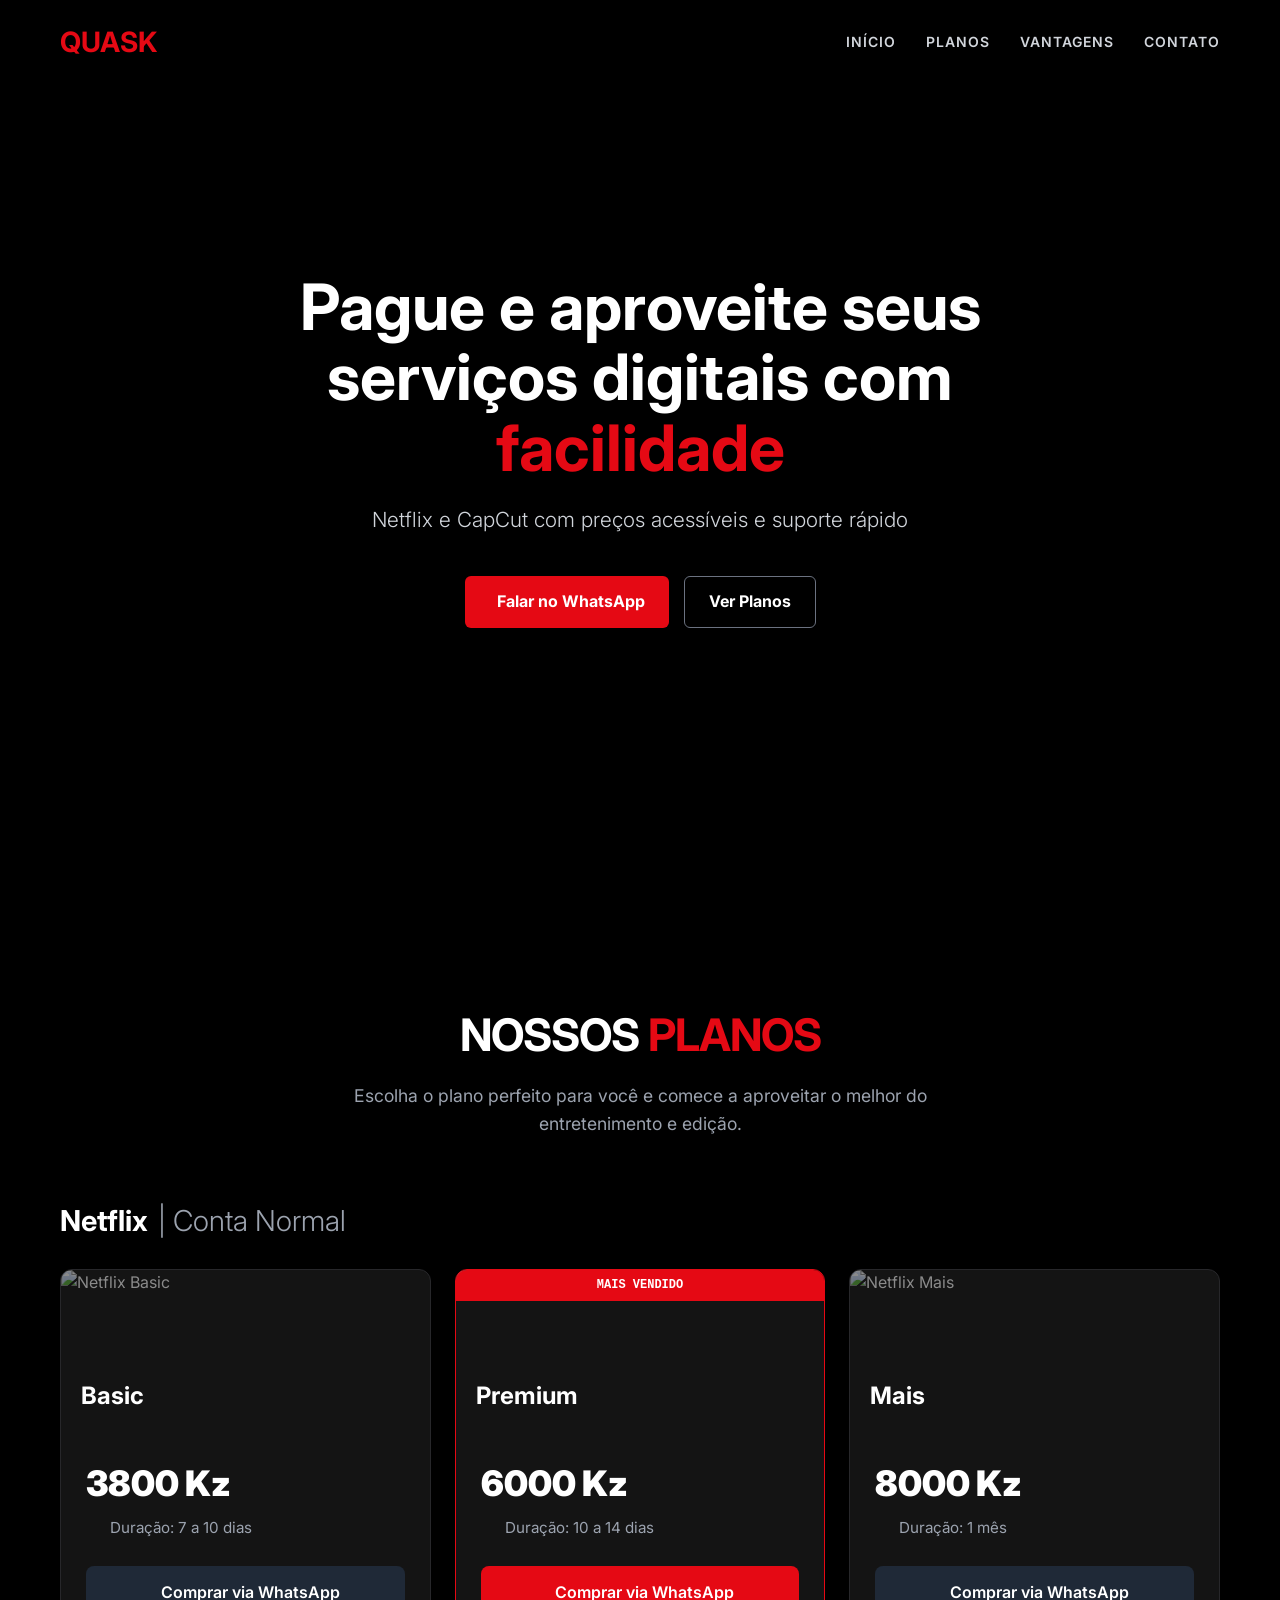
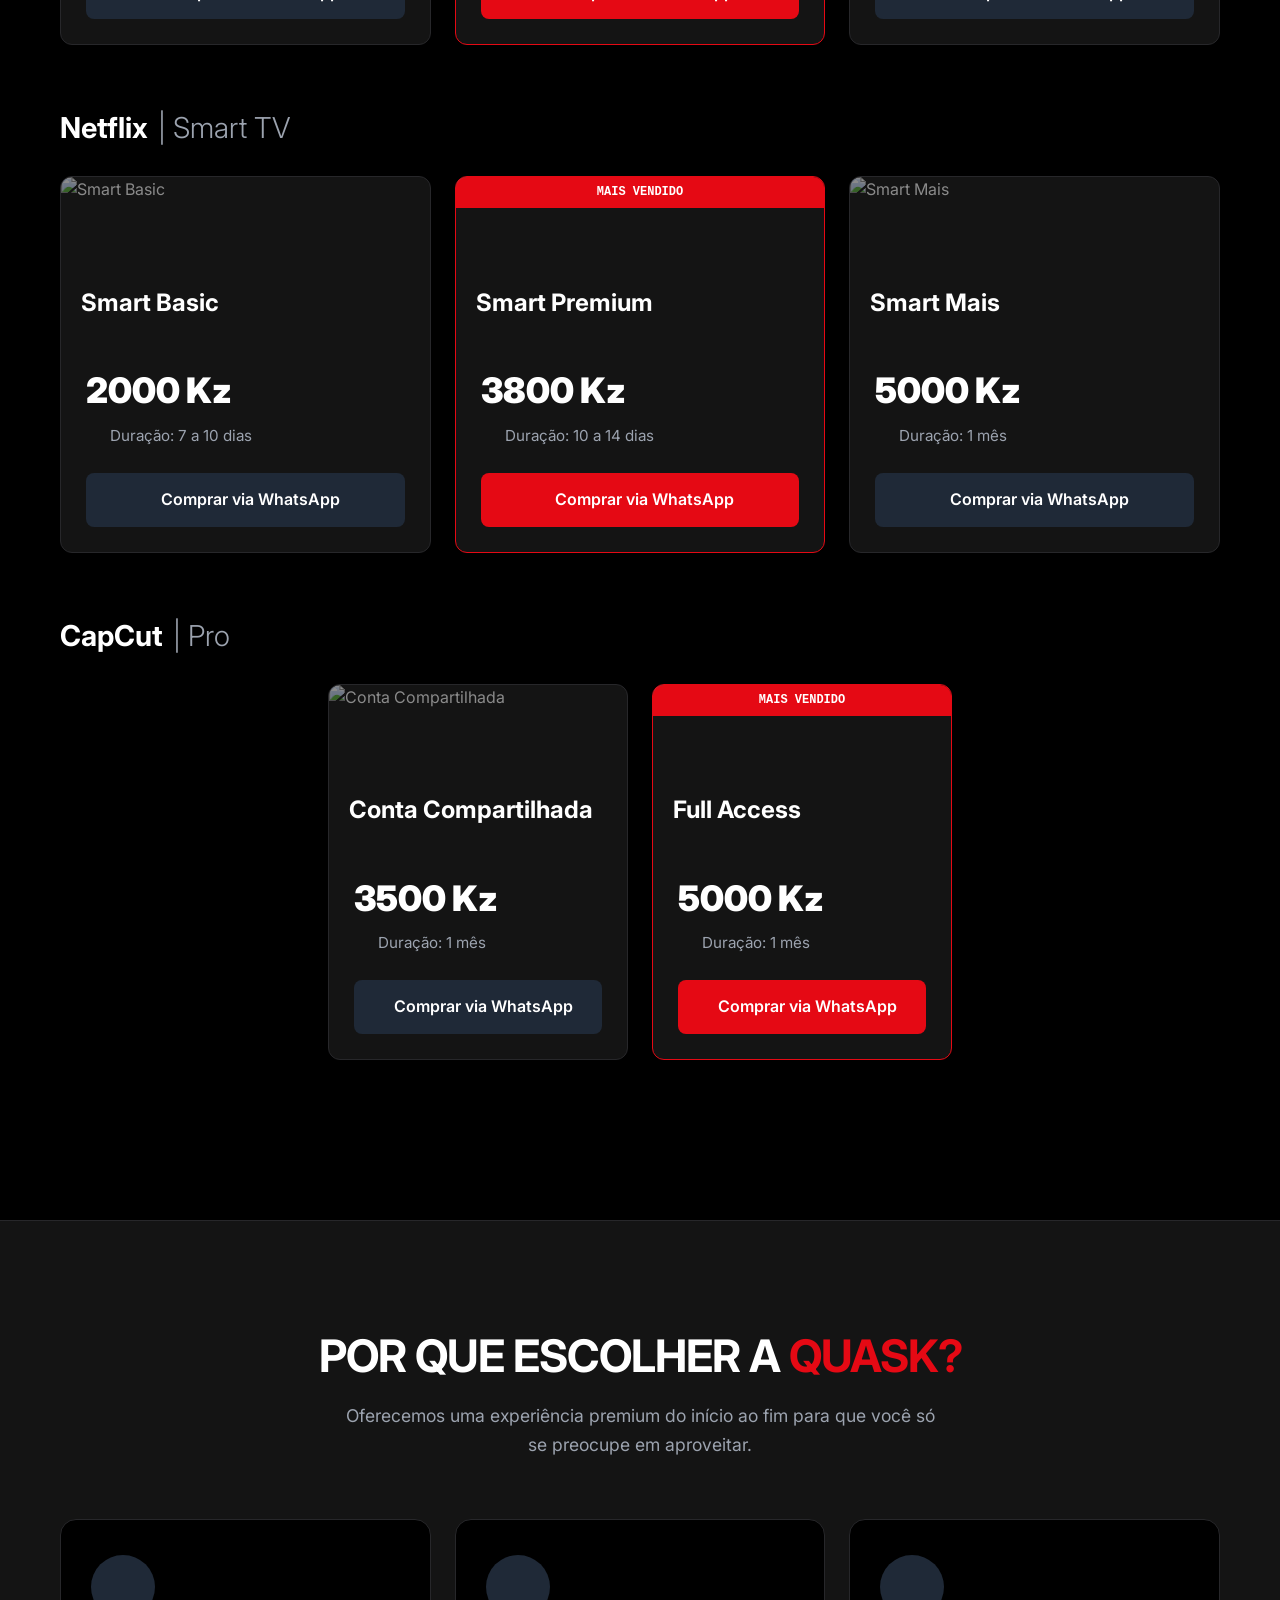
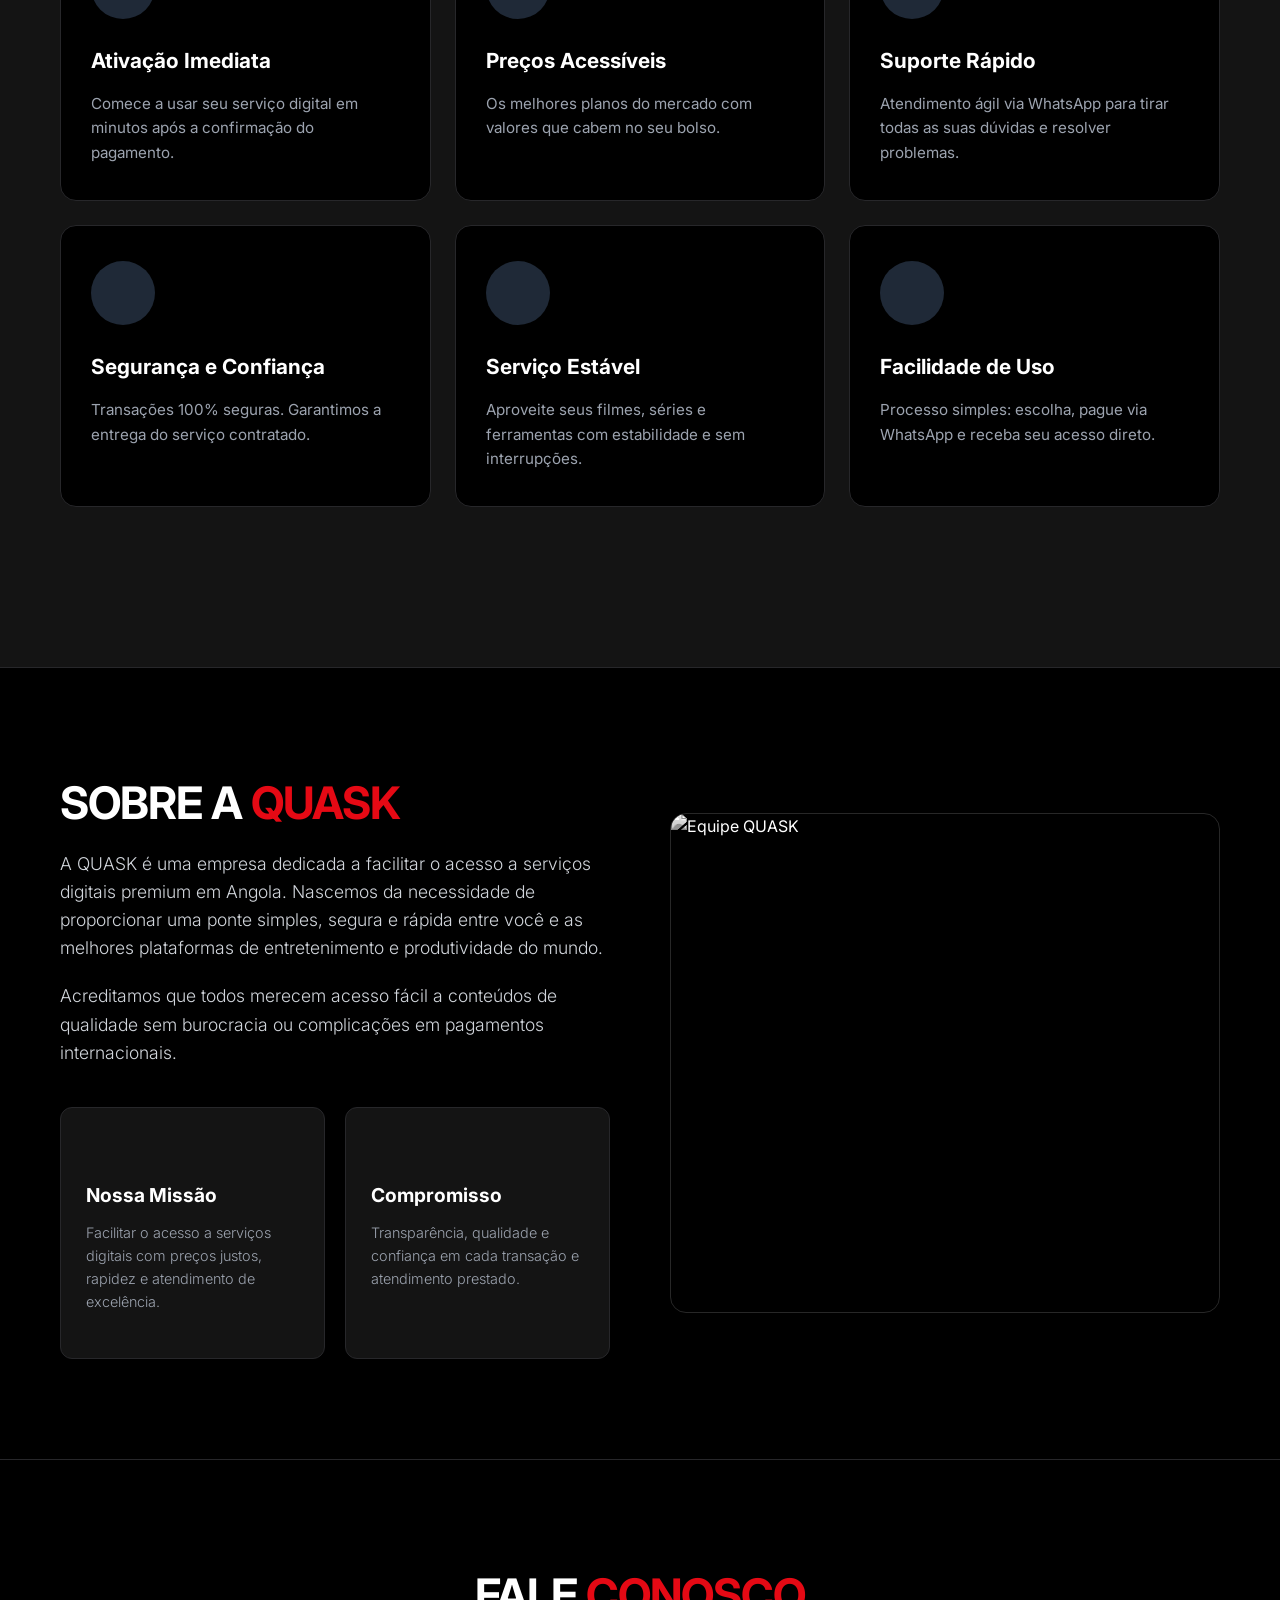
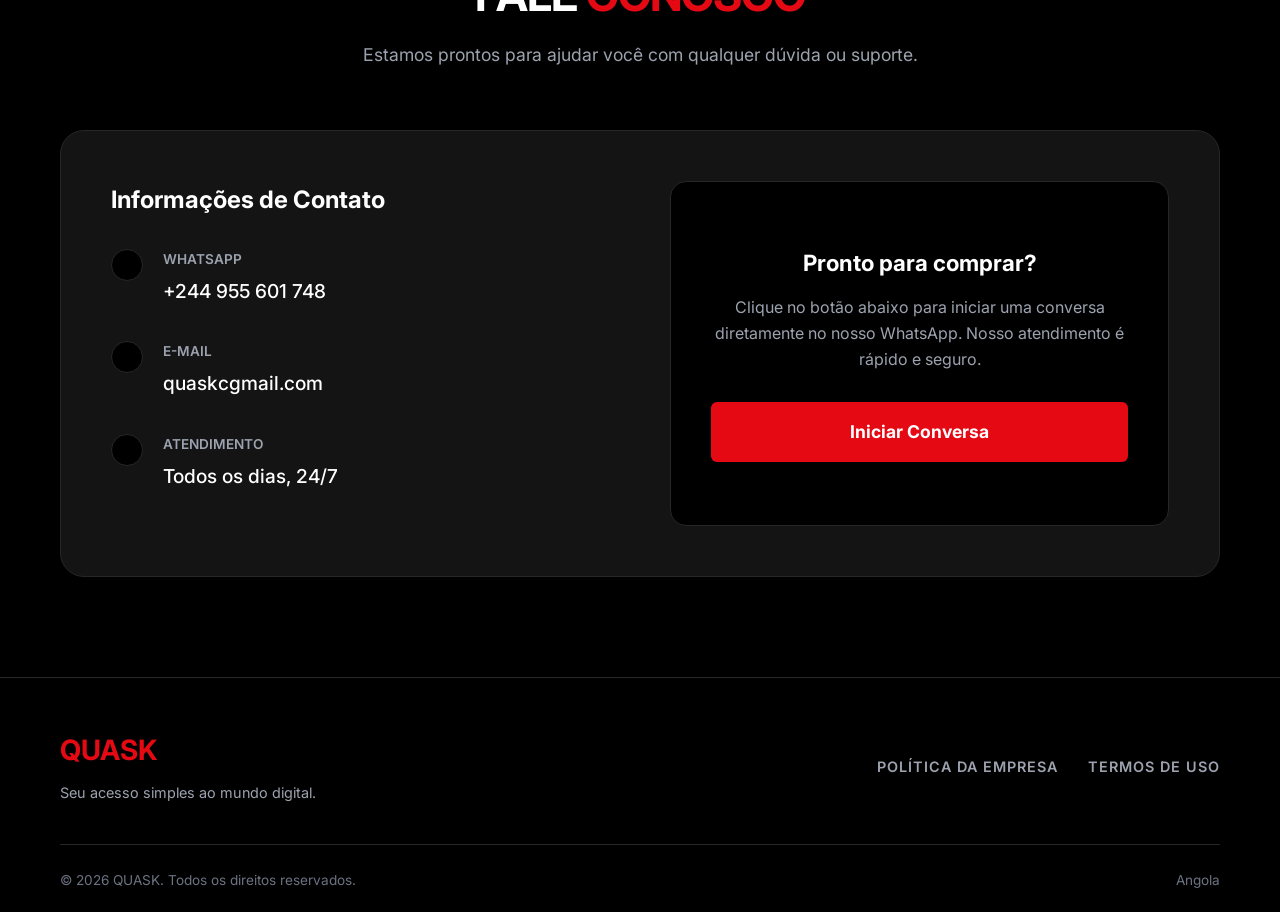
==== quask/index.html @ 73ea6c15 "Add files via upload" ====
<!DOCTYPE html>
<html lang="pt-BR">
<head>
    <meta charset="UTF-8">
    <meta name="viewport" content="width=device-width, initial-scale=1.0">
    <title>QUASK | Serviços Digitais</title>
    <link rel="stylesheet" href="style.css">
    <script src="https://unpkg.com/lucide@latest"></script>
</head>
<body id="home-page">

    <header>
        <div class="container nav-container">
            <a href="index.html" class="logo">QUASK</a>
            <nav class="nav-links">
                <a href="#inicio" class="nav-link">Início</a>
                <a href="#planos" class="nav-link">Planos</a>
                <a href="#vantagens" class="nav-link">Vantagens</a>
                <a href="#contato" class="nav-link">Contato</a>
            </nav>
            <button class="menu-toggle" id="menu-toggle">
                <i data-lucide="menu"></i>
            </button>
        </div>
        <div class="mobile-menu" id="mobile-menu">
            <a href="#inicio" class="nav-link">Início</a>
            <a href="#planos" class="nav-link">Planos</a>
            <a href="#vantagens" class="nav-link">Vantagens</a>
            <a href="#contato" class="nav-link">Contato</a>
        </div>
    </header>

    <section id="inicio" class="hero">
        <div class="hero-bg"></div>
        <div class="hero-overlay"></div>
        <div class="container hero-content">
            <h1>Pague e aproveite seus serviços digitais com <span>facilidade</span></h1>
            <p>Netflix e CapCut com preços acessíveis e suporte rápido</p>
            <div class="hero-buttons">
                <a href="https://wa.me/244955601748?text=Ol%C3%A1%2C%20gostaria%20de%20saber%20mais%20informa%C3%A7%C3%B5es" target="_blank" class="btn btn-red">
                    <i data-lucide="message-circle"></i> Falar no WhatsApp
                </a>
                <a href="#planos" class="btn btn-outline nav-link">Ver Planos</a>
            </div>
        </div>
    </section>

    <section id="planos" class="plans-bg">
        <div class="container">
            <h2 class="section-title">Nossos <span>Planos</span></h2>
            <p class="section-subtitle">Escolha o plano perfeito para você e comece a aproveitar o melhor do entretenimento e edição.</p>

            <h3 class="plans-group-title">Netflix <span>| Conta Normal</span></h3>
            <div class="grid">
                <div class="card">
                    <div class="card-img">
                        <img src="https://images.unsplash.com/photo-1522869635100-9f4c5e86aa37?q=80" alt="Netflix Basic">
                        <h4>Basic</h4>
                    </div>
                    <div class="card-content">
                        <div class="price">3800 Kz</div>
                        <div class="duration"><i data-lucide="check"></i> Duração: 7 a 10 dias</div>
                        <a href="https://wa.me/244955601748?text=Ol%C3%A1%2C%20quero%20comprar%20o%20plano%20Basic%20da%20Netflix%20Normal" target="_blank" class="card-btn">
                            <i data-lucide="message-circle"></i> Comprar via WhatsApp
                        </a>
                    </div>
                </div>
                
                <div class="card popular">
                    <div class="badge">Mais Vendido</div>
                    <div class="card-img">
                        <img src="https://images.unsplash.com/photo-1522869635100-9f4c5e86aa37?q=80" alt="Netflix Premium">
                        <h4>Premium</h4>
                    </div>
                    <div class="card-content">
                        <div class="price">6000 Kz</div>
                        <div class="duration"><i data-lucide="check"></i> Duração: 10 a 14 dias</div>
                        <a href="https://wa.me/244955601748?text=Ol%C3%A1%2C%20quero%20comprar%20o%20plano%20Premium%20da%20Netflix%20Normal" target="_blank" class="card-btn">
                            <i data-lucide="message-circle"></i> Comprar via WhatsApp
                        </a>
                    </div>
                </div>

                <div class="card">
                    <div class="card-img">
                        <img src="https://images.unsplash.com/photo-1522869635100-9f4c5e86aa37?q=80" alt="Netflix Mais">
                        <h4>Mais</h4>
                    </div>
                    <div class="card-content">
                        <div class="price">8000 Kz</div>
                        <div class="duration"><i data-lucide="check"></i> Duração: 1 mês</div>
                        <a href="https://wa.me/244955601748?text=Ol%C3%A1%2C%20quero%20comprar%20o%20plano%20Mais%20da%20Netflix%20Normal" target="_blank" class="card-btn">
                            <i data-lucide="message-circle"></i> Comprar via WhatsApp
                        </a>
                    </div>
                </div>
            </div>

            <h3 class="plans-group-title">Netflix <span>| Smart TV</span></h3>
            <div class="grid">
                <div class="card">
                    <div class="card-img">
                        <img src="https://images.unsplash.com/photo-1593305841991-05c297ba4575?q=80" alt="Smart Basic">
                        <h4>Smart Basic</h4>
                    </div>
                    <div class="card-content">
                        <div class="price">2000 Kz</div>
                        <div class="duration"><i data-lucide="check"></i> Duração: 7 a 10 dias</div>
                        <a href="https://wa.me/244955601748?text=Ol%C3%A1%2C%20quero%20comprar%20o%20plano%20Smart%20Basic%20da%20Netflix" target="_blank" class="card-btn">
                            <i data-lucide="message-circle"></i> Comprar via WhatsApp
                        </a>
                    </div>
                </div>
                
                <div class="card popular">
                    <div class="badge">Mais Vendido</div>
                    <div class="card-img">
                        <img src="https://images.unsplash.com/photo-1593305841991-05c297ba4575?q=80" alt="Smart Premium">
                        <h4>Smart Premium</h4>
                    </div>
                    <div class="card-content">
                        <div class="price">3800 Kz</div>
                        <div class="duration"><i data-lucide="check"></i> Duração: 10 a 14 dias</div>
                        <a href="https://wa.me/244955601748?text=Ol%C3%A1%2C%20quero%20comprar%20o%20plano%20Smart%20Premium%20da%20Netflix" target="_blank" class="card-btn">
                            <i data-lucide="message-circle"></i> Comprar via WhatsApp
                        </a>
                    </div>
                </div>

                <div class="card">
                    <div class="card-img">
                        <img src="https://images.unsplash.com/photo-1593305841991-05c297ba4575?q=80" alt="Smart Mais">
                        <h4>Smart Mais</h4>
                    </div>
                    <div class="card-content">
                        <div class="price">5000 Kz</div>
                        <div class="duration"><i data-lucide="check"></i> Duração: 1 mês</div>
                        <a href="https://wa.me/244955601748?text=Ol%C3%A1%2C%20quero%20comprar%20o%20plano%20Smart%20Mais%20da%20Netflix" target="_blank" class="card-btn">
                            <i data-lucide="message-circle"></i> Comprar via WhatsApp
                        </a>
                    </div>
                </div>
            </div>

            <h3 class="plans-group-title">CapCut <span>| Pro</span></h3>
            <div class="grid" style="grid-template-columns: repeat(auto-fit, minmax(300px, max-content)); justify-content: center;">
                <div class="card" style="width: 100%; max-width: 400px; margin: 0 auto;">
                    <div class="card-img">
                        <img src="https://images.unsplash.com/photo-1626544827763-d516dce335e2?q=80" alt="Conta Compartilhada">
                        <h4>Conta Compartilhada</h4>
                    </div>
                    <div class="card-content">
                        <div class="price">3500 Kz</div>
                        <div class="duration"><i data-lucide="check"></i> Duração: 1 mês</div>
                        <a href="https://wa.me/244955601748?text=Ol%C3%A1%2C%20quero%20comprar%20o%20plano%20Conta%20Compartilhada%20do%20CapCut" target="_blank" class="card-btn">
                            <i data-lucide="message-circle"></i> Comprar via WhatsApp
                        </a>
                    </div>
                </div>
                
                <div class="card popular" style="width: 100%; max-width: 400px; margin: 0 auto;">
                    <div class="badge">Mais Vendido</div>
                    <div class="card-img">
                        <img src="https://images.unsplash.com/photo-1626544827763-d516dce335e2?q=80" alt="Full Access">
                        <h4>Full Access</h4>
                    </div>
                    <div class="card-content">
                        <div class="price">5000 Kz</div>
                        <div class="duration"><i data-lucide="check"></i> Duração: 1 mês</div>
                        <a href="https://wa.me/244955601748?text=Ol%C3%A1%2C%20quero%20comprar%20o%20plano%20Full%20Access%20do%20CapCut" target="_blank" class="card-btn">
                            <i data-lucide="message-circle"></i> Comprar via WhatsApp
                        </a>
                    </div>
                </div>
            </div>
        </div>
    </section>

    <section id="vantagens" class="adv-section">
        <div class="container">
            <h2 class="section-title">Por que escolher a <span>QUASK?</span></h2>
            <p class="section-subtitle">Oferecemos uma experiência premium do início ao fim para que você só se preocupe em aproveitar.</p>

            <div class="grid">
                <div class="adv-card">
                    <div class="adv-icon"><i data-lucide="zap"></i></div>
                    <h3>Ativação Imediata</h3>
                    <p>Comece a usar seu serviço digital em minutos após a confirmação do pagamento.</p>
                </div>
                <div class="adv-card">
                    <div class="adv-icon"><i data-lucide="credit-card"></i></div>
                    <h3>Preços Acessíveis</h3>
                    <p>Os melhores planos do mercado com valores que cabem no seu bolso.</p>
                </div>
                <div class="adv-card">
                    <div class="adv-icon"><i data-lucide="headphones"></i></div>
                    <h3>Suporte Rápido</h3>
                    <p>Atendimento ágil via WhatsApp para tirar todas as suas dúvidas e resolver problemas.</p>
                </div>
                <div class="adv-card">
                    <div class="adv-icon"><i data-lucide="shield-check"></i></div>
                    <h3>Segurança e Confiança</h3>
                    <p>Transações 100% seguras. Garantimos a entrega do serviço contratado.</p>
                </div>
                <div class="adv-card">
                    <div class="adv-icon"><i data-lucide="activity"></i></div>
                    <h3>Serviço Estável</h3>
                    <p>Aproveite seus filmes, séries e ferramentas com estabilidade e sem interrupções.</p>
                </div>
                <div class="adv-card">
                    <div class="adv-icon"><i data-lucide="check-circle"></i></div>
                    <h3>Facilidade de Uso</h3>
                    <p>Processo simples: escolha, pague via WhatsApp e receba seu acesso direto.</p>
                </div>
            </div>
        </div>
    </section>

    <section id="sobre" class="plans-bg">
        <div class="container about-grid">
            <div class="about-text">
                <h2 class="section-title" style="text-align: left;">Sobre a <span>QUASK</span></h2>
                <p>A QUASK é uma empresa dedicada a facilitar o acesso a serviços digitais premium em Angola. Nascemos da necessidade de proporcionar uma ponte simples, segura e rápida entre você e as melhores plataformas de entretenimento e produtividade do mundo.</p>
                <p>Acreditamos que todos merecem acesso fácil a conteúdos de qualidade sem burocracia ou complicações em pagamentos internacionais.</p>
                
                <div class="about-boxes">
                    <div class="about-box">
                        <i data-lucide="target"></i>
                        <h3>Nossa Missão</h3>
                        <p>Facilitar o acesso a serviços digitais com preços justos, rapidez e atendimento de excelência.</p>
                    </div>
                    <div class="about-box">
                        <i data-lucide="handshake"></i>
                        <h3>Compromisso</h3>
                        <p>Transparência, qualidade e confiança em cada transação e atendimento prestado.</p>
                    </div>
                </div>
            </div>
            <div class="about-img-container">
                <img src="https://images.unsplash.com/photo-1521737604893-d14cc237f11d?q=80" alt="Equipe QUASK" class="about-img">
            </div>
        </div>
    </section>

    <section id="contato" class="contact-section plans-bg">
        <div class="container">
            <h2 class="section-title">Fale <span>Conosco</span></h2>
            <p class="section-subtitle">Estamos prontos para ajudar você com qualquer dúvida ou suporte.</p>

            <div class="contact-card">
                <div>
                    <h3 style="font-size: 1.5rem; margin-bottom: 30px;">Informações de Contato</h3>
                    
                    <div class="contact-item">
                        <div class="contact-icon"><i data-lucide="message-circle"></i></div>
                        <div class="contact-info">
                            <span>WhatsApp</span>
                            <a href="https://wa.me/244955601748" target="_blank">+244 955 601 748</a>
                        </div>
                    </div>
                    
                    <div class="contact-item">
                        <div class="contact-icon"><i data-lucide="mail"></i></div>
                        <div class="contact-info">
                            <span>E-mail</span>
                            <a href="mailto:quaskcgmail.com">quaskcgmail.com</a>
                        </div>
                    </div>
                    
                    <div class="contact-item">
                        <div class="contact-icon"><i data-lucide="clock"></i></div>
                        <div class="contact-info">
                            <span>Atendimento</span>
                            <p>Todos os dias, 24/7</p>
                        </div>
                    </div>
                </div>
                
                <div class="contact-cta">
                    <h4>Pronto para comprar?</h4>
                    <p>Clique no botão abaixo para iniciar uma conversa diretamente no nosso WhatsApp. Nosso atendimento é rápido e seguro.</p>
                    <a href="https://wa.me/244955601748" target="_blank" class="btn btn-red">
                        <i data-lucide="message-circle"></i> Iniciar Conversa
                    </a>
                </div>
            </div>
        </div>
    </section>

    <footer>
        <div class="container">
            <div class="footer-top">
                <div>
                    <a href="index.html" class="logo">QUASK</a>
                    <p style="color: var(--text-muted); margin-top: 8px; font-size: 0.9rem;">Seu acesso simples ao mundo digital.</p>
                </div>
                <div class="footer-links">
                    <a href="politica.html">Política da Empresa</a>
                    <a href="termos.html">Termos de Uso</a>
                </div>
            </div>
            <div class="footer-bottom">
                <p>&copy; 2026 QUASK. Todos os direitos reservados.</p>
                <p>Angola</p>
            </div>
        </div>
    </footer>

    <script src="script.js"></script>
</body>
</html>
---- quask/style.css ----
@import url('https://fonts.googleapis.com/css2?family=Inter:wght@300;400;500;600;700&display=swap');
:root {
  --quask-red: #E50914;
  --quask-dark: #141414;
  --quask-black: #000000;
  --border-color: #27272a;
  --text-main: #ffffff;
  --text-muted: #9ca3af;
}
* { margin: 0; padding: 0; box-sizing: border-box; }
body { font-family: 'Inter', sans-serif; background-color: var(--quask-black); color: var(--text-main); overflow-x: hidden; line-height: 1.6; }
a { text-decoration: none; color: inherit; }
ul { list-style: none; }
img { max-width: 100%; display: block; }
.container { max-width: 1200px; margin: 0 auto; padding: 0 20px; }
.btn { display: inline-flex; align-items: center; justify-content: center; padding: 12px 24px; border-radius: 6px; font-weight: bold; transition: 0.3s; cursor: pointer; border: none; }
.btn-red { background: var(--quask-red); color: white; }
.btn-red:hover { background: #b80710; }
.btn-outline { border: 1px solid #6b7280; color: white; background: transparent; }
.btn-outline:hover { background: rgba(255,255,255,0.1); }
/* Header */
header { position: fixed; top: 0; width: 100%; z-index: 100; transition: 0.3s; padding: 20px 0; border-bottom: 1px solid transparent; }
header.scrolled { background: rgba(0,0,0,0.95); backdrop-filter: blur(5px); padding: 15px 0; border-bottom: 1px solid var(--border-color); }
.nav-container { display: flex; justify-content: space-between; align-items: center; }
.logo { color: var(--quask-red); font-size: 28px; font-weight: 700; }
.nav-links { display: flex; gap: 30px; }
.nav-links a { font-size: 14px; text-transform: uppercase; font-weight: 600; transition: 0.3s; color: #d1d5db; letter-spacing: 1px; }
.nav-links a:hover { color: white; }
.menu-toggle { display: none; background: transparent; border: none; color: white; cursor: pointer; }
.mobile-menu { display: none; position: absolute; top: 100%; left: 0; width: 100%; background: var(--quask-dark); border-top: 1px solid var(--border-color); padding: 10px 0; }
.mobile-menu.active { display: flex; flex-direction: column; }
.mobile-menu a { display: block; padding: 15px 20px; border-bottom: 1px solid var(--border-color); color: #d1d5db; text-transform: uppercase; font-weight: 500; font-size: 14px; }
.mobile-menu a:hover { background: #1f2937; color: white; }
/* Hero */
.hero { height: 100vh; display: flex; align-items: center; justify-content: center; position: relative; text-align: center; }
.hero-bg { position: absolute; inset: 0; background: url('https://images.unsplash.com/photo-1574375927938-d5a98e8ffe85?q=80') center/cover; z-index: -2; }
.hero-overlay { position: absolute; inset: 0; background: linear-gradient(to top, var(--quask-black), rgba(0,0,0,0.7)); z-index: -1; }
.hero-content { max-width: 800px; padding: 0 20px; }
.hero-content h1 { font-size: 4rem; margin-bottom: 20px; line-height: 1.1; }
.hero-content h1 span { color: var(--quask-red); }
.hero-content p { font-size: 1.3rem; color: #d1d5db; margin-bottom: 40px; font-weight: 300; }
.hero-buttons { display: flex; gap: 15px; justify-content: center; }
.hero-buttons .btn i { margin-right: 8px; }
/* Sections */
section { padding: 100px 0; }
.section-title { text-align: center; font-size: 2.8rem; margin-bottom: 10px; text-transform: uppercase; letter-spacing: -1px; }
.section-title span { color: var(--quask-red); }
.section-subtitle { text-align: center; color: var(--text-muted); margin-bottom: 60px; font-size: 1.1rem; max-width: 600px; margin-left: auto; margin-right: auto; }
/* Plans */
.plans-group-title { font-size: 1.8rem; margin: 40px 0 25px; display: flex; align-items: center; gap: 10px; }
.plans-group-title span { color: var(--text-muted); font-weight: 300; }
.grid { display: grid; gap: 24px; grid-template-columns: repeat(auto-fit, minmax(300px, 1fr)); margin-bottom: 60px; }
.card { background: var(--quask-dark); border: 1px solid var(--border-color); border-radius: 12px; overflow: hidden; display: flex; flex-direction: column; transition: 0.3s; position: relative; }
.card:hover { transform: translateY(-5px); box-shadow: 0 10px 30px rgba(229, 9, 20, 0.15); border-color: #4b5563; }
.card.popular { border-color: var(--quask-red); }
.badge { position: absolute; top: 0; width: 100%; background: var(--quask-red); text-align: center; font-size: 0.75rem; font-weight: bold; padding: 6px; text-transform: uppercase; z-index: 10; font-family: monospace; }
.card-img { height: 160px; position: relative; }
.card-img img { width: 100%; height: 100%; object-fit: cover; opacity: 0.5; transition: 0.5s; }
.card:hover .card-img img { opacity: 0.8; transform: scale(1.05); }
.card-img h4 { position: absolute; bottom: 15px; left: 20px; font-size: 1.5rem; z-index: 2; font-weight: 700; }
.card-content { padding: 25px; display: flex; flex-direction: column; flex: 1; }
.price { font-size: 2.2rem; font-weight: 900; margin-bottom: 5px; }
.duration { display: flex; align-items: center; gap: 8px; color: var(--text-muted); font-size: 0.95rem; margin-bottom: 25px; }
.duration i { color: var(--quask-red); width: 16px; height: 16px; }
.card-btn { margin-top: auto; display: flex; justify-content: center; align-items: center; background: #1f2937; padding: 14px; border-radius: 8px; color: white; font-weight: 600; transition: 0.3s; gap: 10px; }
.card.popular .card-btn { background: var(--quask-red); }
.card-btn:hover { background: #374151; }
.card.popular .card-btn:hover { background: #b80710; }
/* Advantages */
.adv-section { background: var(--quask-dark); border-top: 1px solid var(--border-color); border-bottom: 1px solid var(--border-color); }
.adv-card { background: var(--quask-black); padding: 35px 30px; border-radius: 16px; border: 1px solid var(--border-color); transition: 0.3s; }
.adv-card:hover { transform: translateY(-5px); border-color: #6b7280; }
.adv-icon { width: 64px; height: 64px; background: #1f2937; border-radius: 50%; display: flex; align-items: center; justify-content: center; margin-bottom: 25px; color: var(--quask-red); }
.adv-icon i { width: 32px; height: 32px; }
.adv-card h3 { margin-bottom: 15px; font-size: 1.3rem; }
.adv-card p { color: var(--text-muted); font-size: 0.95rem; line-height: 1.6; }
/* About */
.about-grid { display: grid; grid-template-columns: 1fr 1fr; gap: 60px; align-items: center; }
.about-text p { margin-bottom: 20px; color: #d1d5db; font-size: 1.1rem; font-weight: 300; }
.about-boxes { display: grid; grid-template-columns: 1fr 1fr; gap: 20px; margin-top: 40px; }
.about-box { background: var(--quask-dark); padding: 25px; border-radius: 12px; border: 1px solid var(--border-color); }
.about-box i { color: var(--quask-red); margin-bottom: 15px; display: block; width: 32px; height: 32px; }
.about-box h3 { margin-bottom: 10px; font-size: 1.2rem; }
.about-box p { font-size: 0.9rem; color: var(--text-muted); }
.about-img-container { position: relative; }
.about-img { border-radius: 16px; width: 100%; height: 500px; object-fit: cover; filter: grayscale(100%); transition: 0.8s; border: 1px solid var(--border-color); }
.about-img:hover { filter: grayscale(0%); }
/* Contact */
.contact-section { border-top: 1px solid var(--border-color); }
.contact-card { background: var(--quask-dark); border-radius: 24px; padding: 50px; border: 1px solid var(--border-color); display: grid; grid-template-columns: 1fr 1fr; gap: 60px; box-shadow: 0 20px 40px rgba(0,0,0,0.5); }
.contact-item { display: flex; align-items: flex-start; gap: 20px; margin-bottom: 35px; }
.contact-icon { background: var(--quask-black); padding: 15px; border-radius: 50%; color: var(--quask-red); display: flex; border: 1px solid var(--border-color); }
.contact-info span { display: block; font-size: 0.85rem; text-transform: uppercase; color: var(--text-muted); margin-bottom: 5px; font-weight: 600; }
.contact-info a, .contact-info p { font-size: 1.2rem; font-weight: 500; }
.contact-info a:hover { color: var(--quask-red); }
.contact-cta { background: var(--quask-black); padding: 40px; border-radius: 16px; text-align: center; border: 1px solid var(--border-color); display: flex; flex-direction: column; justify-content: center; }
.contact-cta h4 { font-size: 1.4rem; margin-bottom: 15px; }
.contact-cta p { font-size: 1rem; color: var(--text-muted); margin-bottom: 30px; }
.contact-cta .btn { width: 100%; padding: 16px; font-size: 1.1rem; }
/* Footer */
footer { border-top: 1px solid var(--border-color); padding: 50px 0 20px; }
.footer-top { display: flex; justify-content: space-between; align-items: center; margin-bottom: 40px; flex-wrap: wrap; gap: 30px; }
.footer-links { display: flex; gap: 30px; }
.footer-links a { color: var(--text-muted); font-size: 0.9rem; text-transform: uppercase; font-weight: 600; letter-spacing: 1px; }
.footer-links a:hover { color: white; }
.footer-bottom { border-top: 1px solid var(--border-color); padding-top: 25px; display: flex; justify-content: space-between; font-size: 0.85rem; color: #6b7280; flex-wrap: wrap; gap: 10px; }
/* Pages */
.page-main { padding-top: 130px; padding-bottom: 100px; min-height: 80vh; }
.page-title { font-size: 3rem; margin-bottom: 20px; text-transform: uppercase; letter-spacing: -1px; }
.page-title span { color: var(--quask-red); }
.title-line { width: 100px; height: 5px; background: var(--quask-red); border-radius: 5px; margin-bottom: 50px; }
.policy-content section { padding: 0; margin-bottom: 50px; }
.policy-content h2 { font-size: 1.6rem; color: white; margin-bottom: 20px; text-transform: uppercase; font-weight: 700; }
.policy-content p, .policy-content li { color: #d1d5db; margin-bottom: 15px; line-height: 1.8; font-weight: 300; font-size: 1.1rem; }
.policy-content ul { padding-left: 25px; list-style: disc; margin-bottom: 20px; }
/* Responsive */
@media (max-width: 768px) {
  .nav-links { display: none; }
  .menu-toggle { display: block; }
  .hero-content h1 { font-size: 2.8rem; }
  .hero-buttons { flex-direction: column; }
  .about-grid { grid-template-columns: 1fr; gap: 40px; }
  .contact-card { grid-template-columns: 1fr; gap: 40px; padding: 30px; }
  .footer-top { flex-direction: column; text-align: center; }
  .section-title { font-size: 2.2rem; }
}
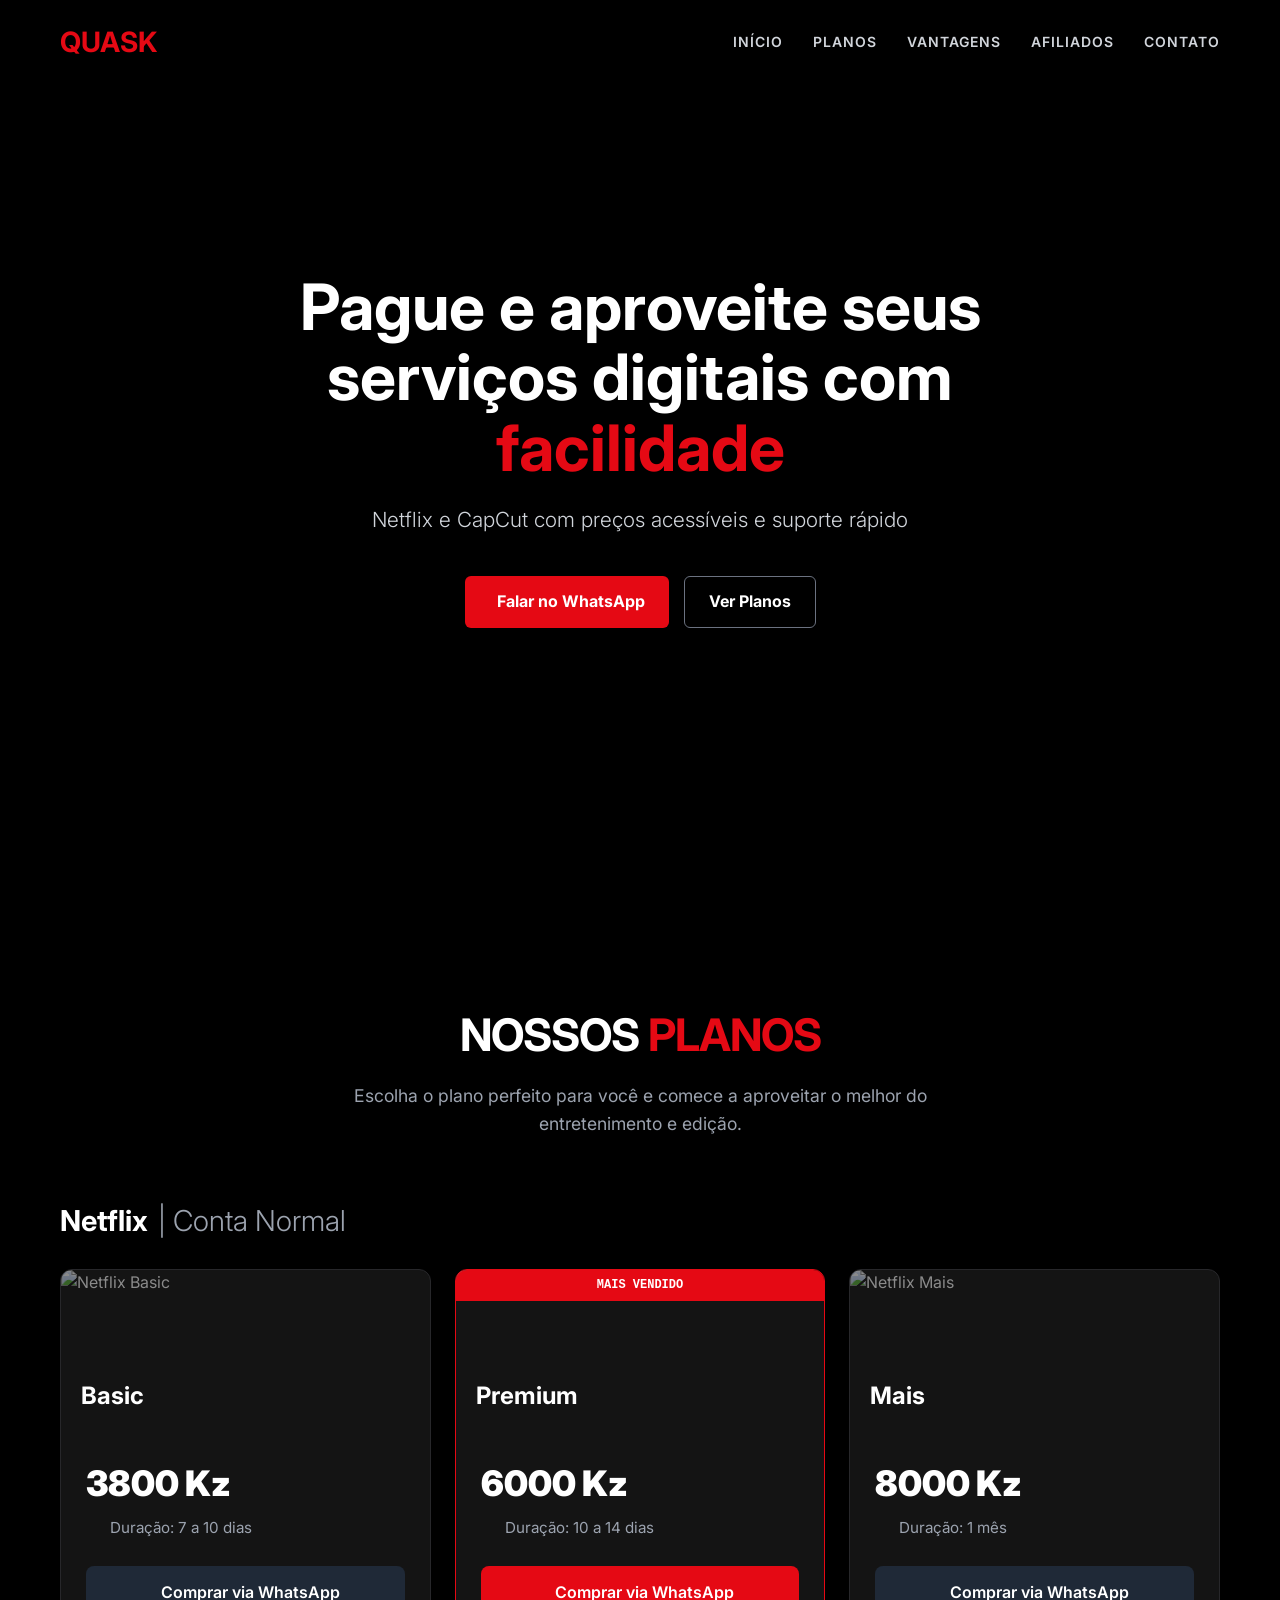
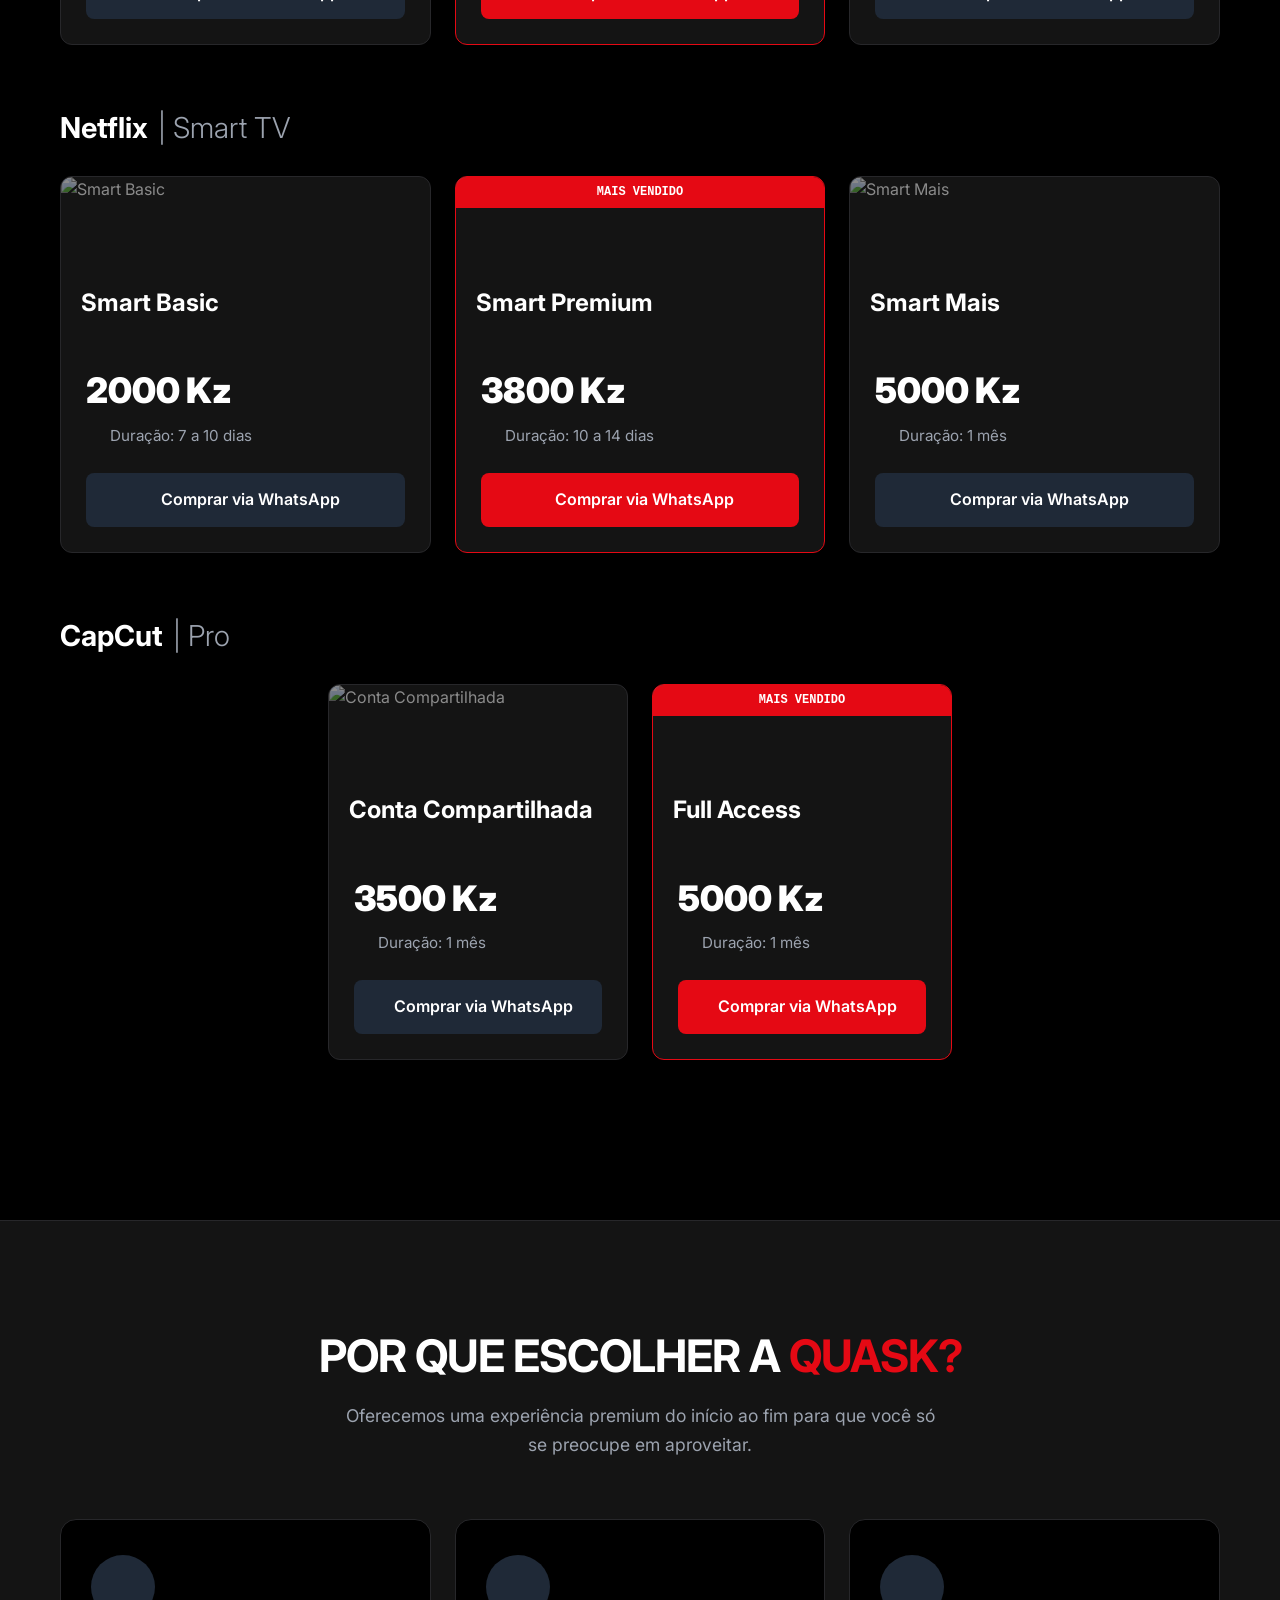
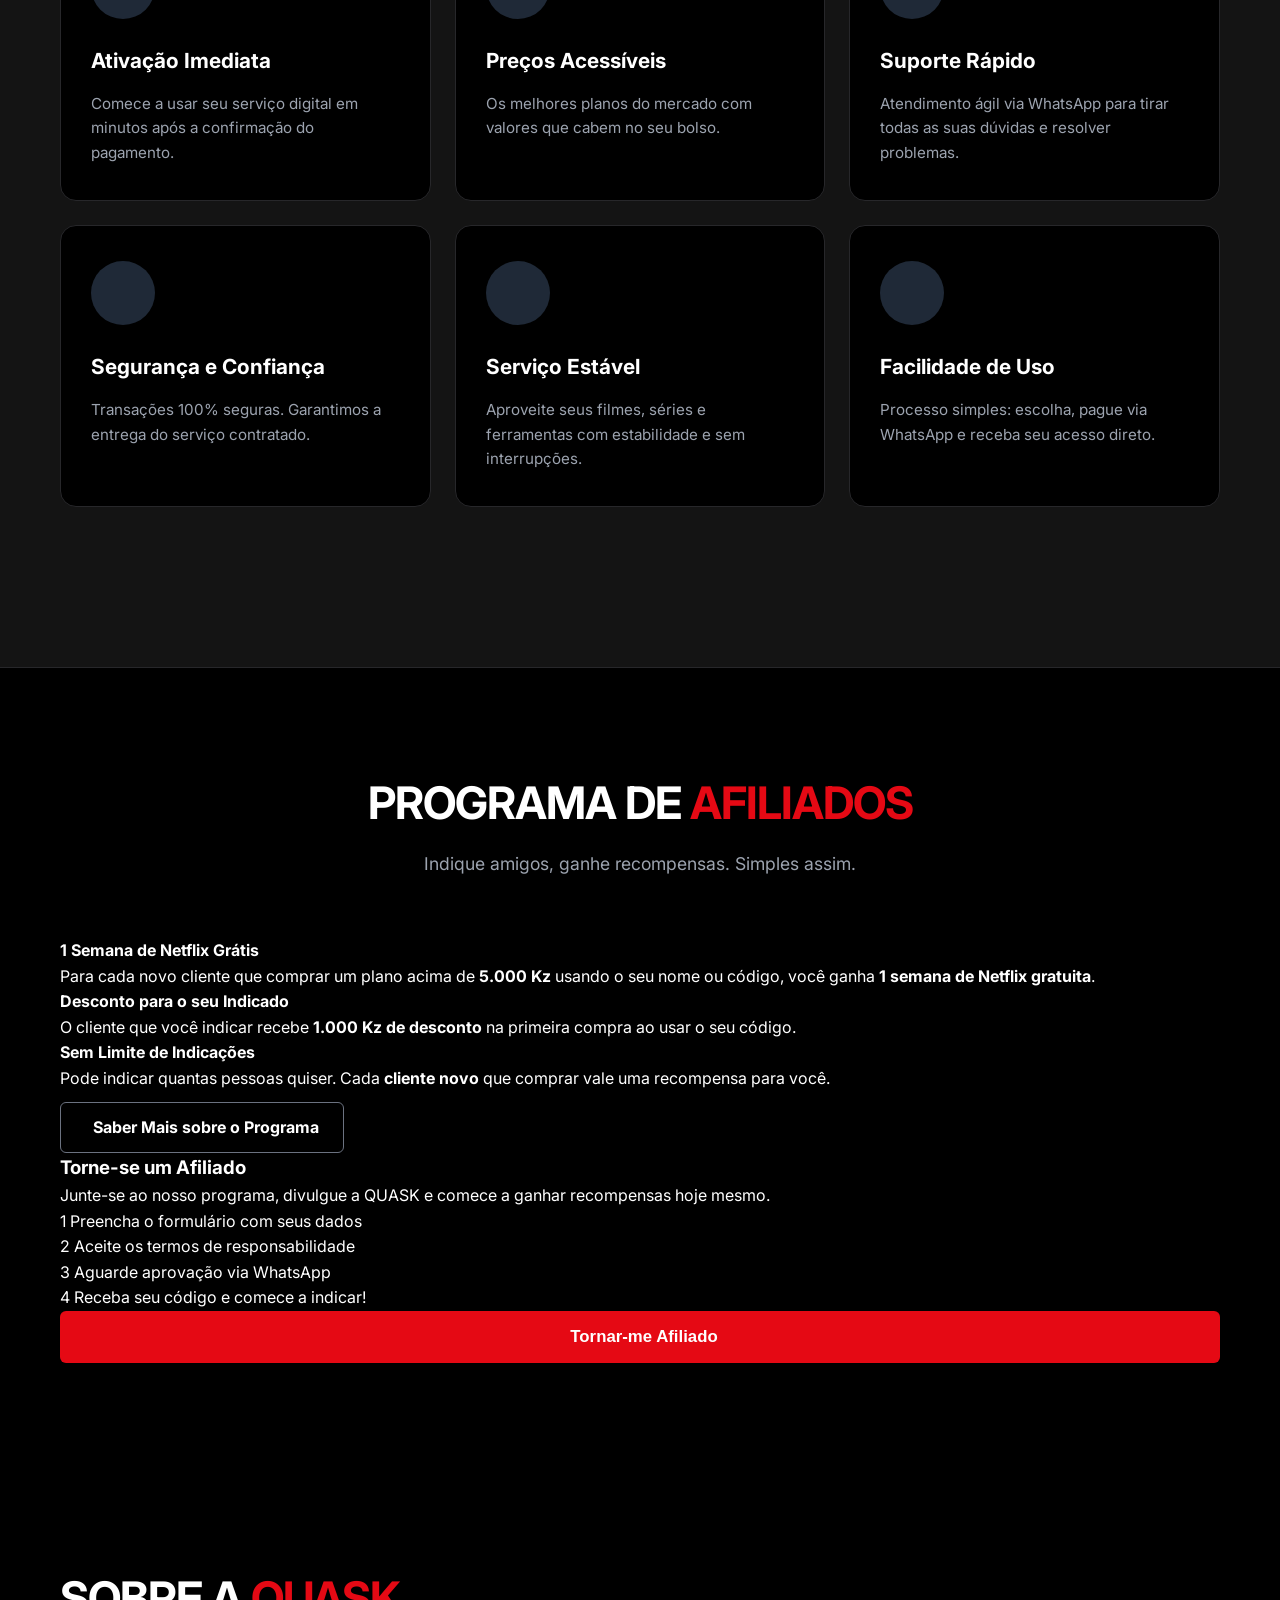
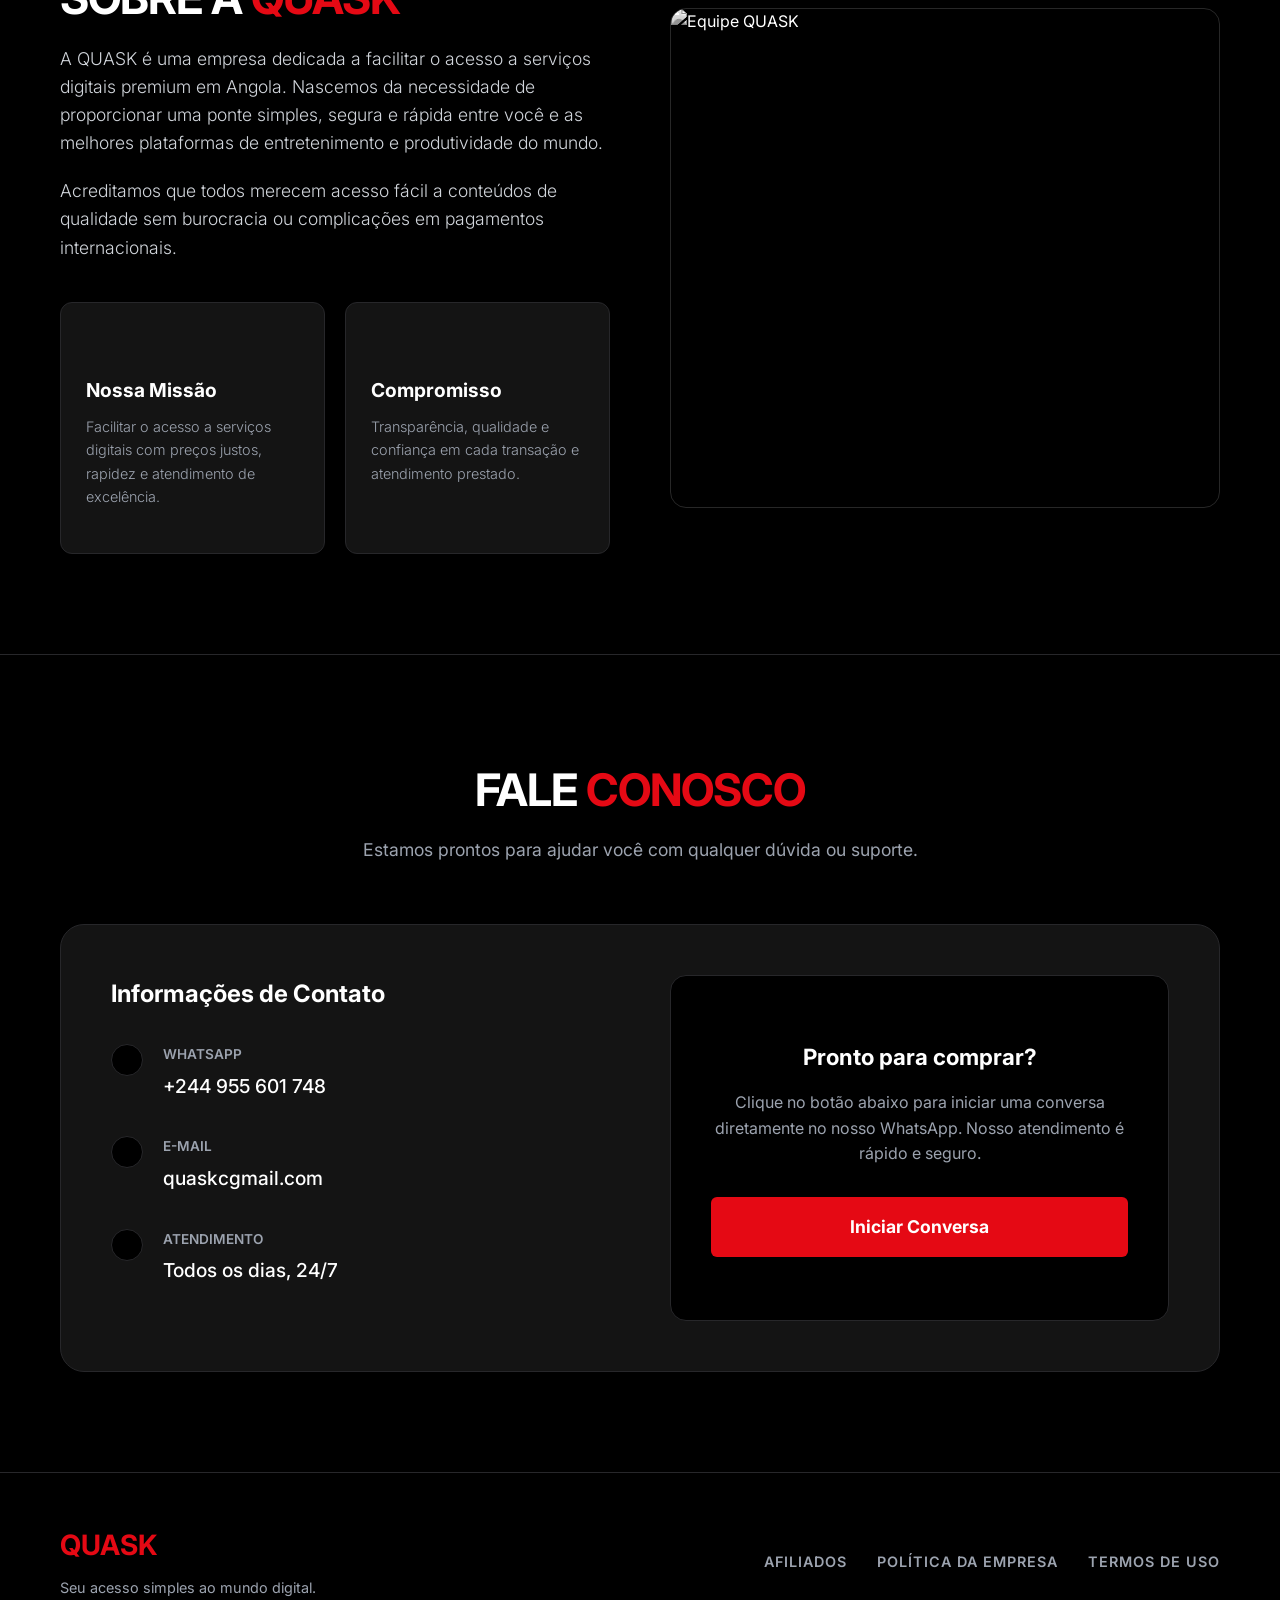
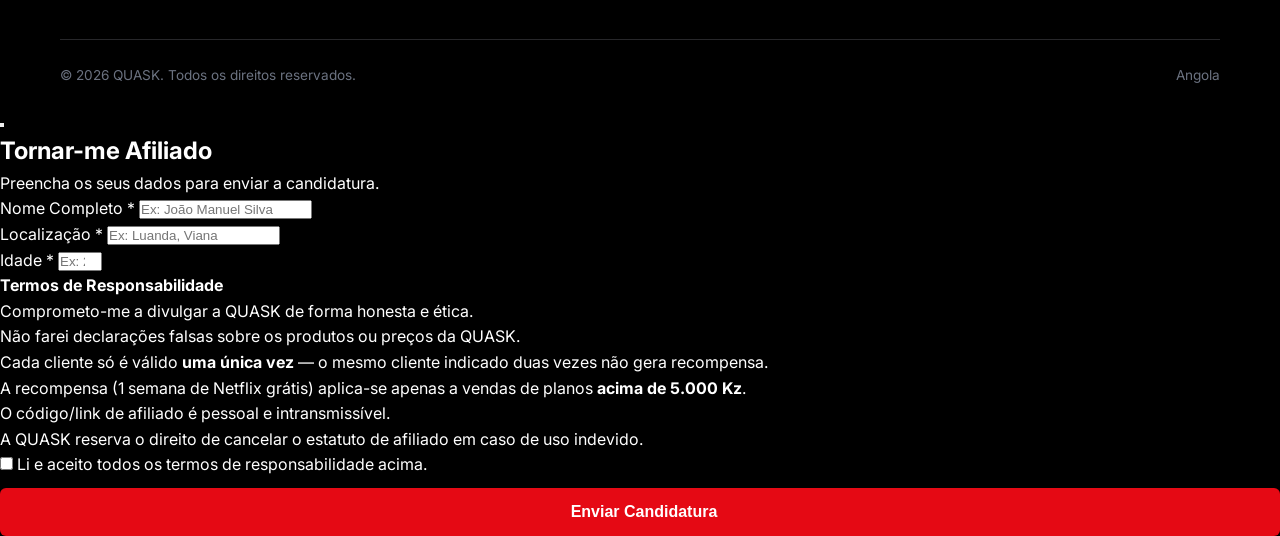
==== commit 6dfb4f33: "Update index.html" ====
--- a/quask/index.html
+++ b/quask/index.html
@@ -16,6 +16,7 @@
                 <a href="#inicio" class="nav-link">Início</a>
                 <a href="#planos" class="nav-link">Planos</a>
                 <a href="#vantagens" class="nav-link">Vantagens</a>
+                <a href="#afiliados" class="nav-link">Afiliados</a>
                 <a href="#contato" class="nav-link">Contato</a>
             </nav>
             <button class="menu-toggle" id="menu-toggle">
@@ -26,6 +27,7 @@
             <a href="#inicio" class="nav-link">Início</a>
             <a href="#planos" class="nav-link">Planos</a>
             <a href="#vantagens" class="nav-link">Vantagens</a>
+            <a href="#afiliados" class="nav-link">Afiliados</a>
             <a href="#contato" class="nav-link">Contato</a>
         </div>
     </header>
@@ -54,7 +56,7 @@
             <div class="grid">
                 <div class="card">
                     <div class="card-img">
-                        <img src="https://images.unsplash.com/photo-1522869635100-9f4c5e86aa37?q=80" alt="Netflix Basic">
+                        <img src="img/Pc.jpeg" alt="Netflix Basic">
                         <h4>Basic</h4>
                     </div>
                     <div class="card-content">
@@ -69,7 +71,7 @@
                 <div class="card popular">
                     <div class="badge">Mais Vendido</div>
                     <div class="card-img">
-                        <img src="https://images.unsplash.com/photo-1522869635100-9f4c5e86aa37?q=80" alt="Netflix Premium">
+                        <img src="img/Pc.jpeg" alt="Netflix Premium">
                         <h4>Premium</h4>
                     </div>
                     <div class="card-content">
@@ -83,7 +85,7 @@
 
                 <div class="card">
                     <div class="card-img">
-                        <img src="https://images.unsplash.com/photo-1522869635100-9f4c5e86aa37?q=80" alt="Netflix Mais">
+                        <img src="img/Pc.jpeg" alt="Netflix Mais">
                         <h4>Mais</h4>
                     </div>
                     <div class="card-content">
@@ -215,6 +217,63 @@
             </div>
         </div>
     </section>
+
+    <!-- ===== SECÇÃO AFILIADOS ===== -->
+    <section id="afiliados" class="afiliados-section">
+        <div class="container">
+            <h2 class="section-title">Programa de <span>Afiliados</span></h2>
+            <p class="section-subtitle">Indique amigos, ganhe recompensas. Simples assim.</p>
+
+            <div class="afiliados-grid">
+                <!-- Benefícios -->
+                <div class="afiliados-benefits">
+                    <div class="benefit-item">
+                        <div class="benefit-icon"><i data-lucide="gift"></i></div>
+                        <div>
+                            <h4>1 Semana de Netflix Grátis</h4>
+                            <p>Para cada novo cliente que comprar um plano acima de <strong>5.000 Kz</strong> usando o seu nome ou código, você ganha <strong>1 semana de Netflix gratuita</strong>.</p>
+                        </div>
+                    </div>
+                    <div class="benefit-item">
+                        <div class="benefit-icon"><i data-lucide="tag"></i></div>
+                        <div>
+                            <h4>Desconto para o seu Indicado</h4>
+                            <p>O cliente que você indicar recebe <strong>1.000 Kz de desconto</strong> na primeira compra ao usar o seu código.</p>
+                        </div>
+                    </div>
+                    <div class="benefit-item">
+                        <div class="benefit-icon"><i data-lucide="users"></i></div>
+                        <div>
+                            <h4>Sem Limite de Indicações</h4>
+                            <p>Pode indicar quantas pessoas quiser. Cada <strong>cliente novo</strong> que comprar vale uma recompensa para você.</p>
+                        </div>
+                    </div>
+                    <a href="afiliados.html" class="btn btn-outline" style="margin-top: 10px; gap: 8px;">
+                        <i data-lucide="info"></i> Saber Mais sobre o Programa
+                    </a>
+                </div>
+
+                <!-- CTA Card -->
+                <div class="afiliados-cta-card">
+                    <div class="afiliados-cta-top">
+                        <div class="afiliados-badge-icon"><i data-lucide="award"></i></div>
+                        <h3>Torne-se um Afiliado</h3>
+                        <p>Junte-se ao nosso programa, divulgue a QUASK e comece a ganhar recompensas hoje mesmo.</p>
+                    </div>
+                    <ul class="afiliados-steps">
+                        <li><span>1</span> Preencha o formulário com seus dados</li>
+                        <li><span>2</span> Aceite os termos de responsabilidade</li>
+                        <li><span>3</span> Aguarde aprovação via WhatsApp</li>
+                        <li><span>4</span> Receba seu código e comece a indicar!</li>
+                    </ul>
+                    <button class="btn btn-red" id="btn-open-afiliado" style="width: 100%; padding: 16px; font-size: 1.05rem; gap: 8px;">
+                        <i data-lucide="user-plus"></i> Tornar-me Afiliado
+                    </button>
+                </div>
+            </div>
+        </div>
+    </section>
+    <!-- ===== FIM SECÇÃO AFILIADOS ===== -->
 
     <section id="sobre" class="plans-bg">
         <div class="container about-grid">
@@ -295,6 +354,7 @@
                     <p style="color: var(--text-muted); margin-top: 8px; font-size: 0.9rem;">Seu acesso simples ao mundo digital.</p>
                 </div>
                 <div class="footer-links">
+                    <a href="afiliados.html">Afiliados</a>
                     <a href="politica.html">Política da Empresa</a>
                     <a href="termos.html">Termos de Uso</a>
                 </div>
@@ -306,6 +366,77 @@
         </div>
     </footer>
 
+    <!-- ===== MODAL AFILIADO ===== -->
+    <div id="modal-afiliado" class="modal-overlay" aria-hidden="true">
+        <div class="modal-box" role="dialog" aria-modal="true" aria-labelledby="modal-title">
+            <button class="modal-close" id="modal-close" aria-label="Fechar"><i data-lucide="x"></i></button>
+
+            <!-- Passo 1: Formulário -->
+            <div id="modal-step-1">
+                <div class="modal-header">
+                    <div class="modal-icon"><i data-lucide="user-plus"></i></div>
+                    <h2 id="modal-title">Tornar-me Afiliado</h2>
+                    <p>Preencha os seus dados para enviar a candidatura.</p>
+                </div>
+
+                <div class="modal-body">
+                    <div class="form-group">
+                        <label for="af-nome">Nome Completo *</label>
+                        <input type="text" id="af-nome" placeholder="Ex: João Manuel Silva" autocomplete="off">
+                        <span class="field-error" id="err-nome"></span>
+                    </div>
+                    <div class="form-row">
+                        <div class="form-group">
+                            <label for="af-localizacao">Localização *</label>
+                            <input type="text" id="af-localizacao" placeholder="Ex: Luanda, Viana">
+                            <span class="field-error" id="err-loc"></span>
+                        </div>
+                        <div class="form-group">
+                            <label for="af-idade">Idade *</label>
+                            <input type="number" id="af-idade" placeholder="Ex: 22" min="16" max="99">
+                            <span class="field-error" id="err-idade"></span>
+                        </div>
+                    </div>
+
+                    <div class="termos-box">
+                        <h4><i data-lucide="file-text"></i> Termos de Responsabilidade</h4>
+                        <ul>
+                            <li>Comprometo-me a divulgar a QUASK de forma honesta e ética.</li>
+                            <li>Não farei declarações falsas sobre os produtos ou preços da QUASK.</li>
+                            <li>Cada cliente só é válido <strong>uma única vez</strong> — o mesmo cliente indicado duas vezes não gera recompensa.</li>
+                            <li>A recompensa (1 semana de Netflix grátis) aplica-se apenas a vendas de planos <strong>acima de 5.000 Kz</strong>.</li>
+                            <li>O código/link de afiliado é pessoal e intransmissível.</li>
+                            <li>A QUASK reserva o direito de cancelar o estatuto de afiliado em caso de uso indevido.</li>
+                        </ul>
+                    </div>
+
+                    <label class="checkbox-label">
+                        <input type="checkbox" id="af-termos">
+                        <span>Li e aceito todos os termos de responsabilidade acima.</span>
+                    </label>
+                    <span class="field-error" id="err-termos"></span>
+
+                    <button class="btn btn-red" id="btn-enviar-afiliado" style="width: 100%; padding: 15px; font-size: 1rem; margin-top: 10px; gap: 8px;">
+                        <i data-lucide="send"></i> Enviar Candidatura
+                    </button>
+                </div>
+            </div>
+
+            <!-- Passo 2: Sucesso -->
+            <div id="modal-step-2" style="display:none;">
+                <div class="modal-success">
+                    <div class="success-icon"><i data-lucide="check-circle"></i></div>
+                    <h2>Candidatura Enviada!</h2>
+                    <p>Os seus dados foram encaminhados para a equipa QUASK via WhatsApp. Aguarde aprovação — entraremos em contacto brevemente com o seu código de afiliado.</p>
+                    <button class="btn btn-red" id="btn-fechar-sucesso" style="margin-top: 20px; gap: 8px;">
+                        <i data-lucide="check"></i> Fechar
+                    </button>
+                </div>
+            </div>
+        </div>
+    </div>
+    <!-- ===== FIM MODAL ===== -->
+
     <script src="script.js"></script>
 </body>
-</html>+</html>
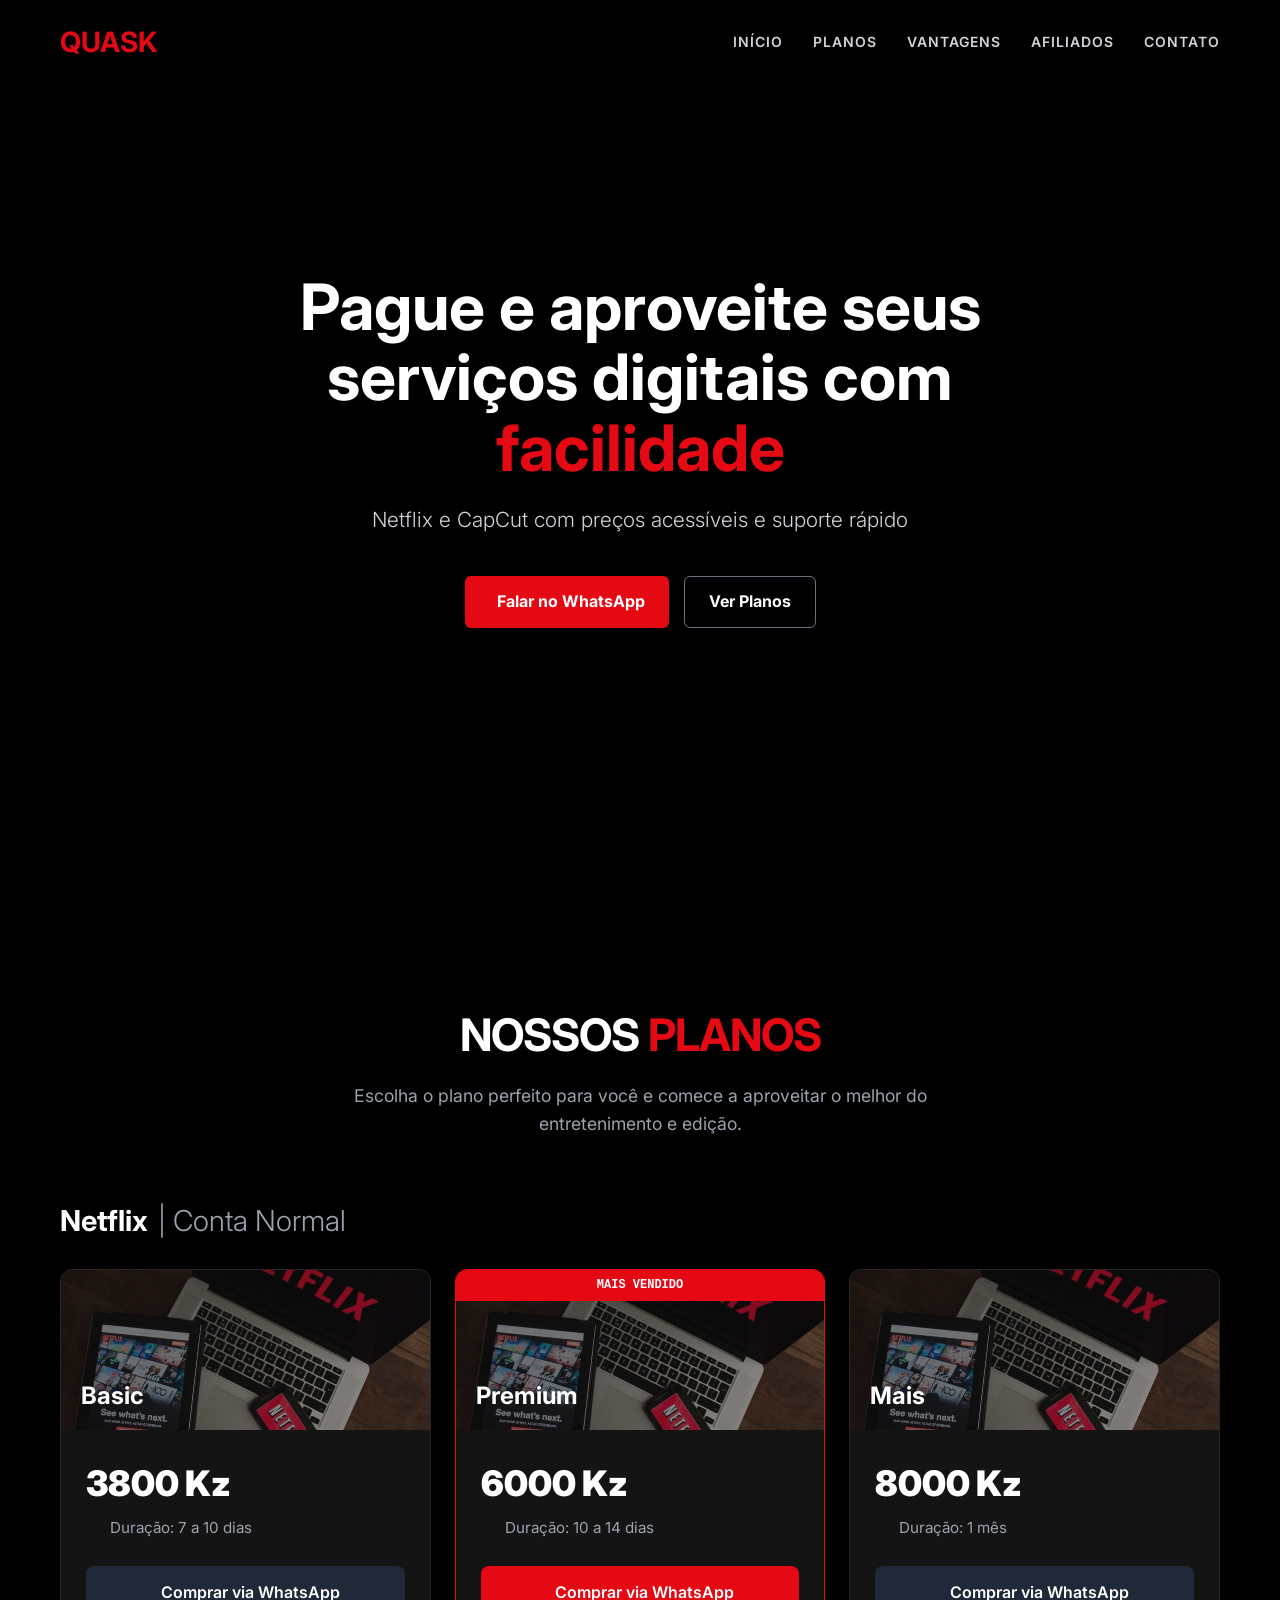
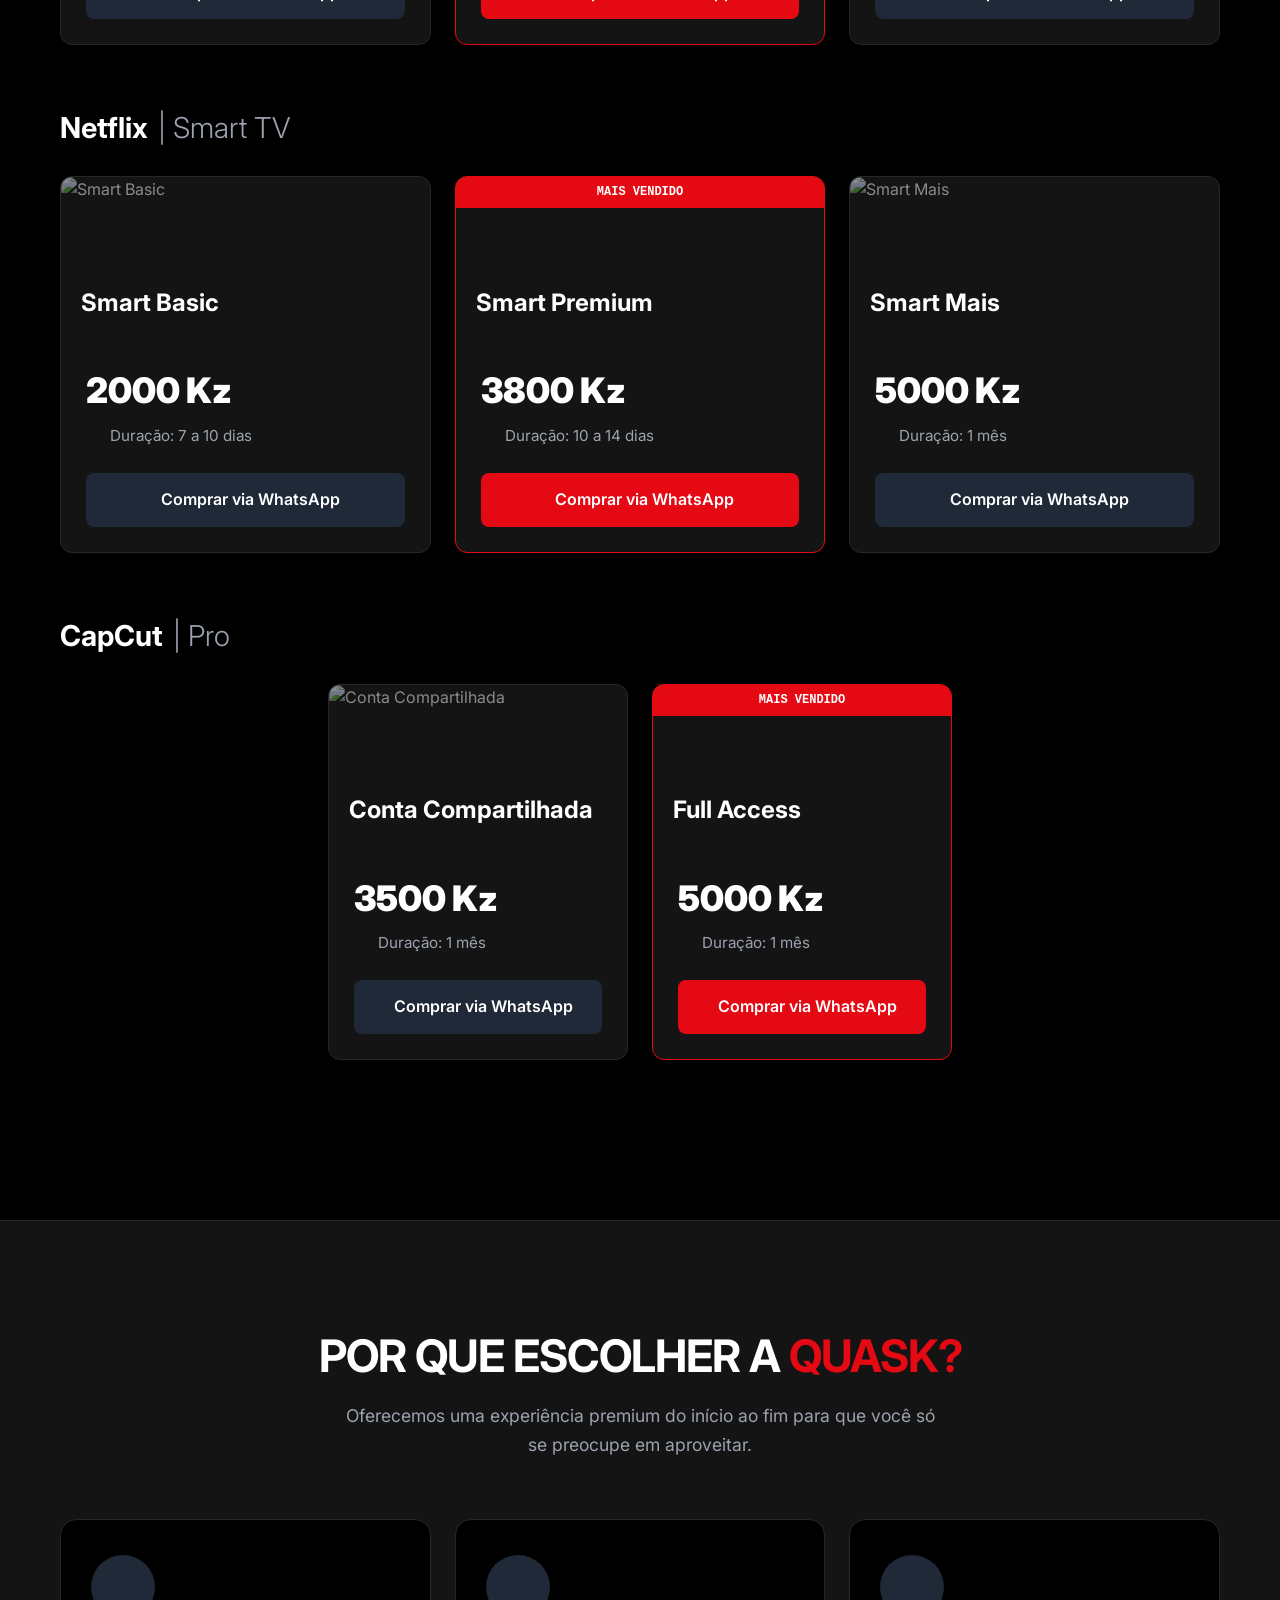
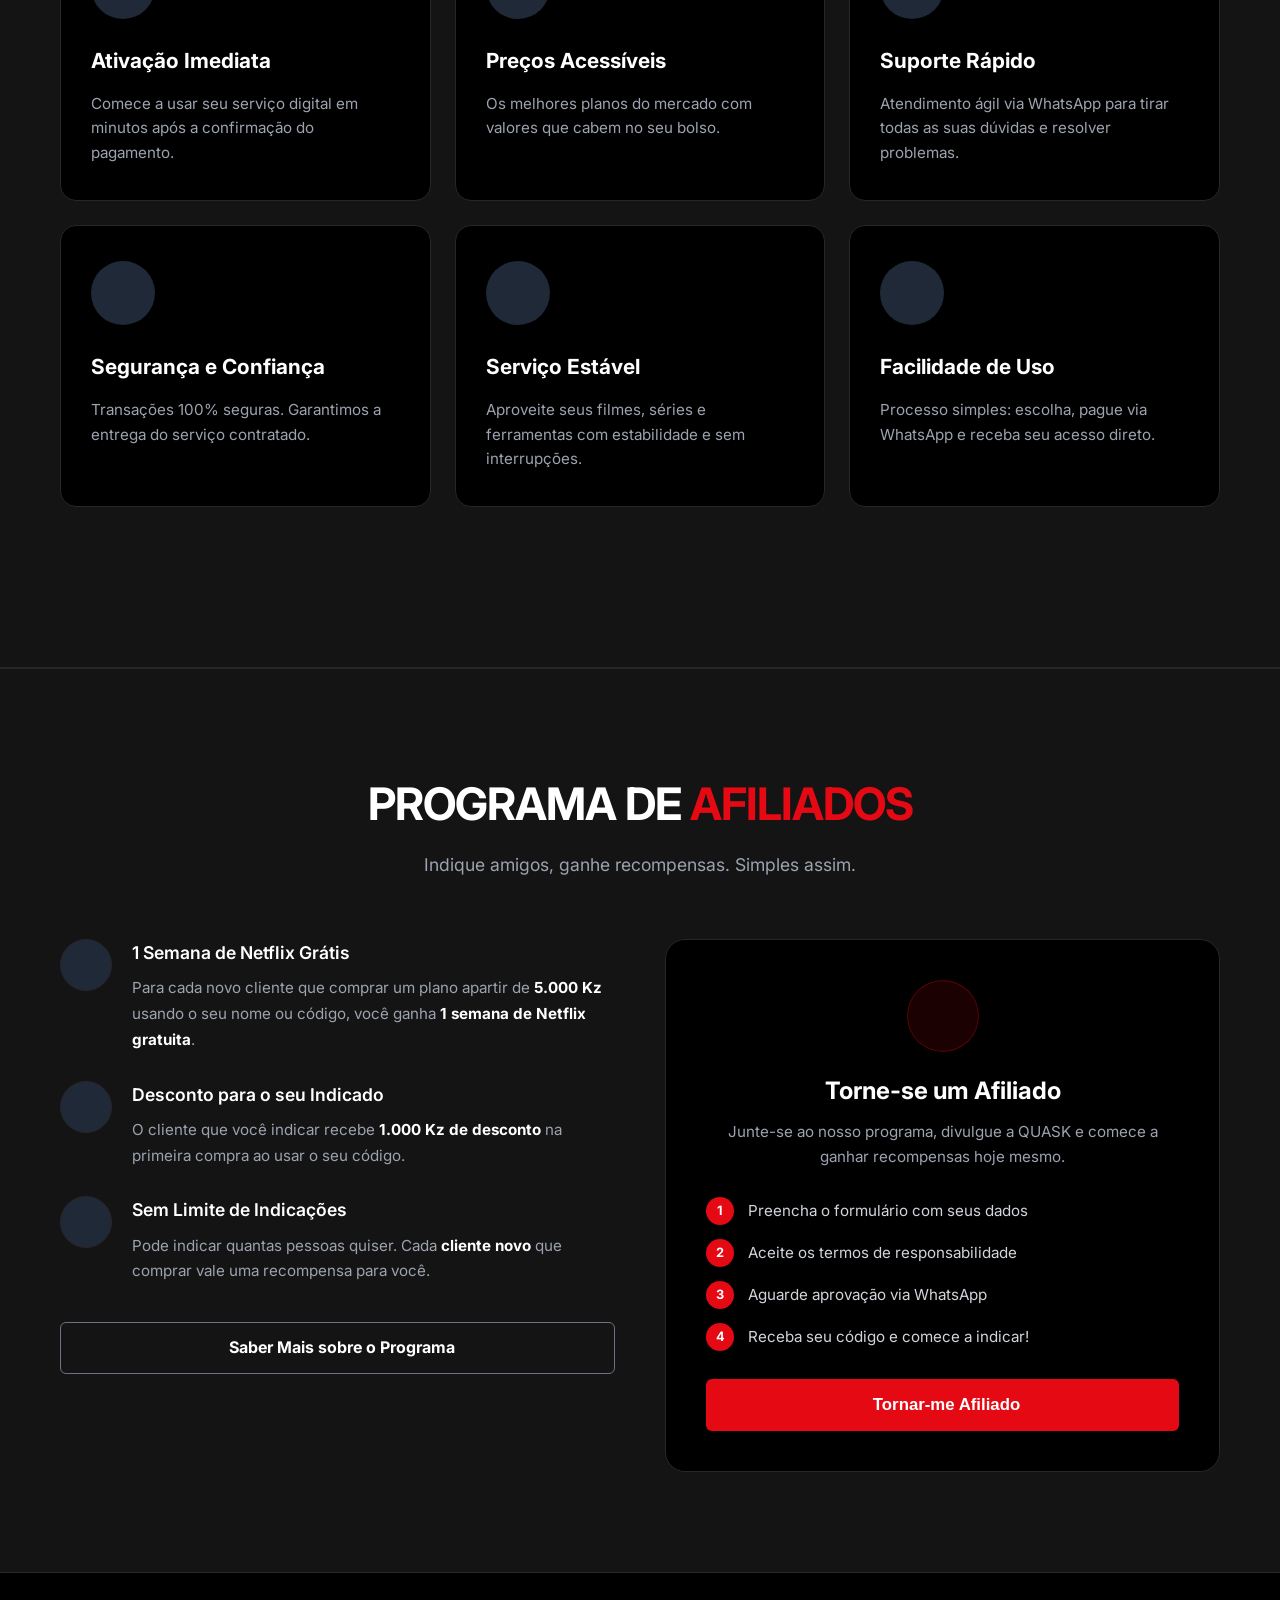
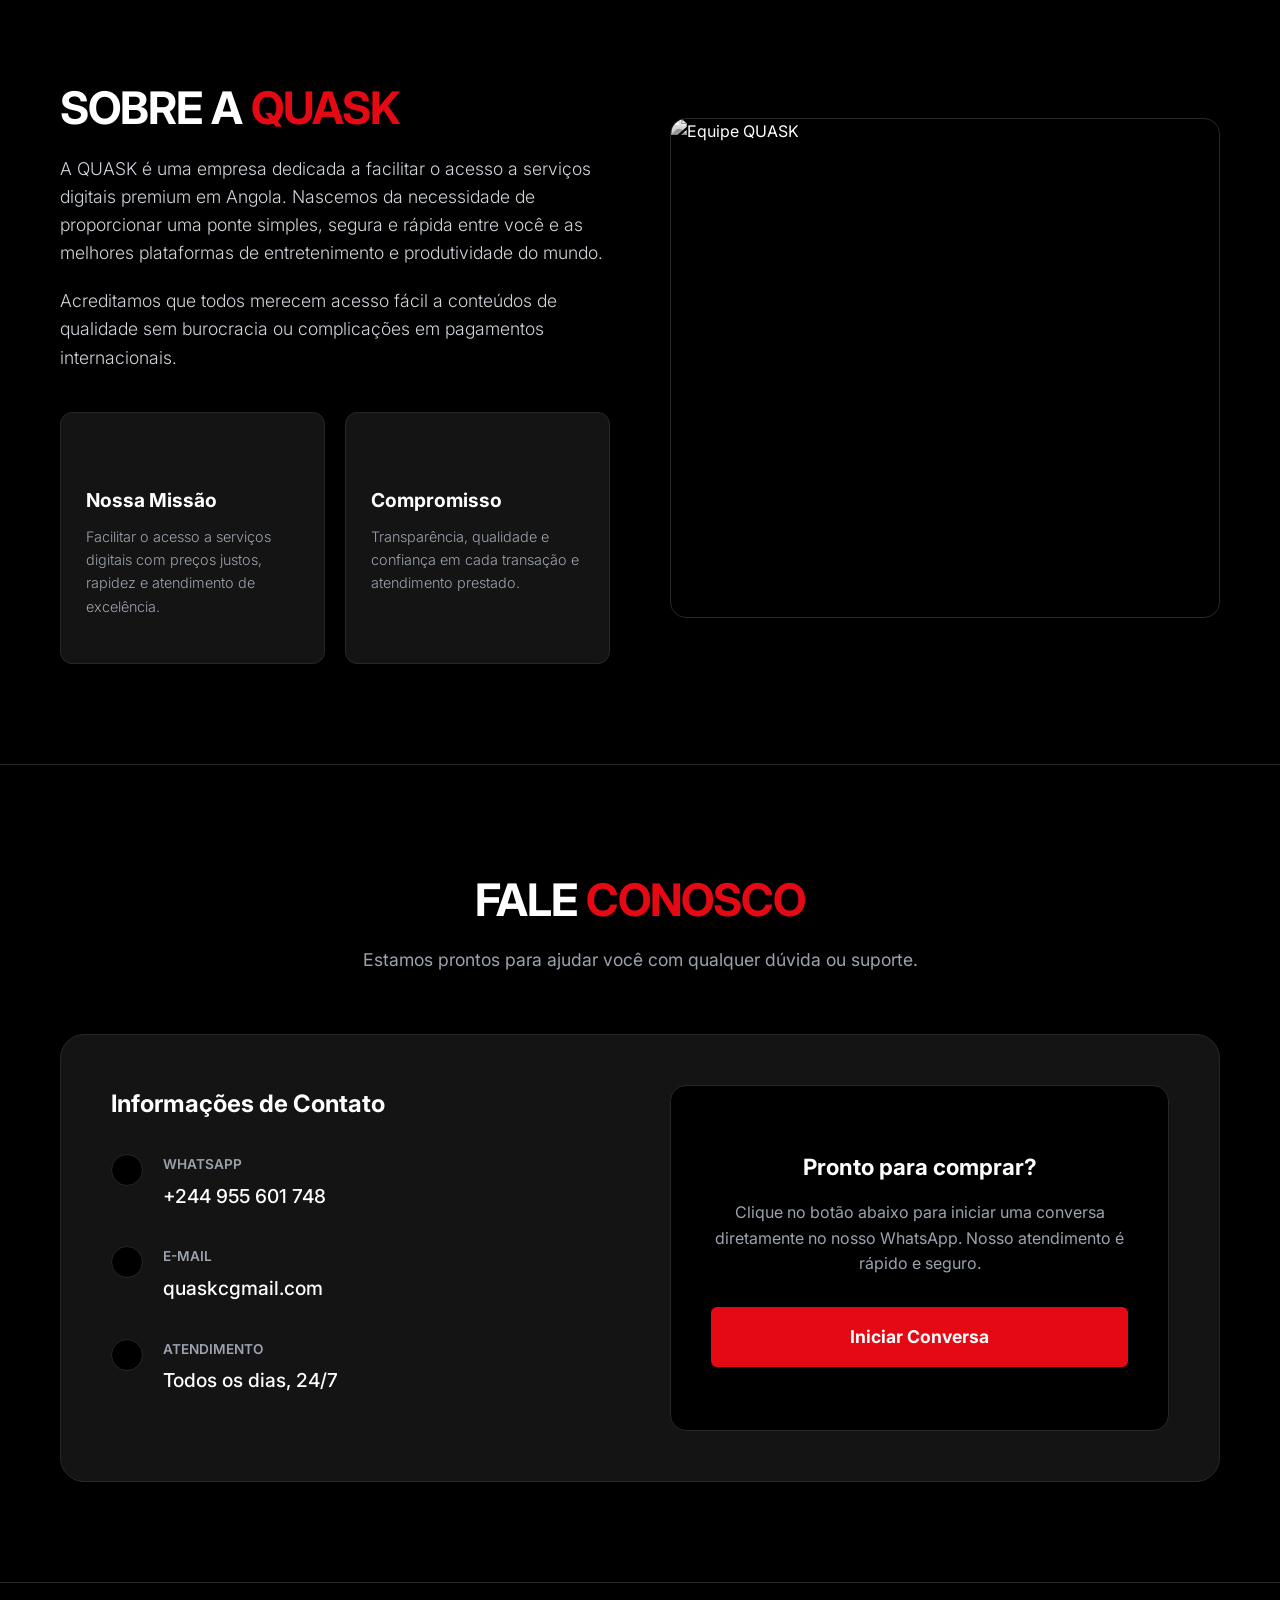
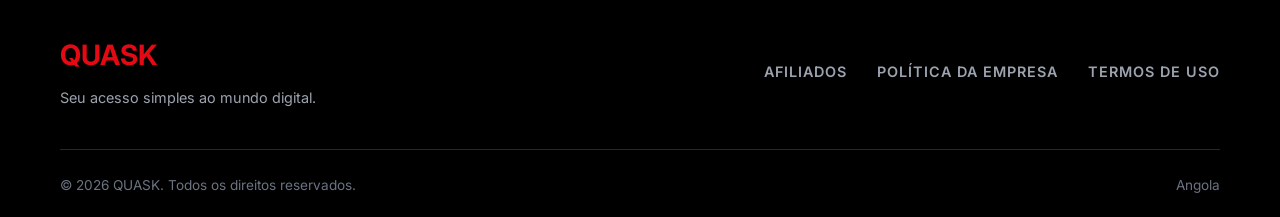
==== commit 861f1d02: "Update index.html" ====
--- a/quask/index.html
+++ b/quask/index.html
@@ -231,7 +231,7 @@
                         <div class="benefit-icon"><i data-lucide="gift"></i></div>
                         <div>
                             <h4>1 Semana de Netflix Grátis</h4>
-                            <p>Para cada novo cliente que comprar um plano acima de <strong>5.000 Kz</strong> usando o seu nome ou código, você ganha <strong>1 semana de Netflix gratuita</strong>.</p>
+                            <p>Para cada novo cliente que comprar um plano apartir de <strong>5.000 Kz</strong> usando o seu nome ou código, você ganha <strong>1 semana de Netflix gratuita</strong>.</p>
                         </div>
                     </div>
                     <div class="benefit-item">
--- a/quask/style.css
+++ b/quask/style.css
@@ -113,6 +113,88 @@
 .policy-content h2 { font-size: 1.6rem; color: white; margin-bottom: 20px; text-transform: uppercase; font-weight: 700; }
 .policy-content p, .policy-content li { color: #d1d5db; margin-bottom: 15px; line-height: 1.8; font-weight: 300; font-size: 1.1rem; }
 .policy-content ul { padding-left: 25px; list-style: disc; margin-bottom: 20px; }
+.policy-content ol { padding-left: 25px; list-style: decimal; margin-bottom: 20px; }
+
+/* =============================================
+   SECÇÃO AFILIADOS (index)
+   ============================================= */
+.afiliados-section { background: var(--quask-dark); border-top: 1px solid var(--border-color); border-bottom: 1px solid var(--border-color); }
+.afiliados-grid { display: grid; grid-template-columns: 1fr 1fr; gap: 50px; align-items: start; }
+.afiliados-benefits { display: flex; flex-direction: column; gap: 28px; }
+.benefit-item { display: flex; gap: 20px; align-items: flex-start; }
+.benefit-icon { flex-shrink: 0; width: 52px; height: 52px; border-radius: 50%; background: #1f2937; border: 1px solid var(--border-color); display: flex; align-items: center; justify-content: center; color: var(--quask-red); }
+.benefit-icon i { width: 24px; height: 24px; }
+.benefit-item h4 { font-size: 1.1rem; margin-bottom: 8px; font-weight: 600; }
+.benefit-item p { color: var(--text-muted); font-size: 0.95rem; line-height: 1.7; }
+.benefit-item p strong { color: white; }
+
+.afiliados-cta-card { background: var(--quask-black); border: 1px solid var(--border-color); border-radius: 20px; padding: 40px; display: flex; flex-direction: column; gap: 28px; position: sticky; top: 100px; }
+.afiliados-cta-top { text-align: center; }
+.afiliados-badge-icon { width: 72px; height: 72px; background: rgba(229,9,20,0.12); border: 1px solid rgba(229,9,20,0.3); border-radius: 50%; display: flex; align-items: center; justify-content: center; color: var(--quask-red); margin: 0 auto 20px; }
+.afiliados-badge-icon i { width: 36px; height: 36px; }
+.afiliados-cta-top h3 { font-size: 1.5rem; margin-bottom: 10px; }
+.afiliados-cta-top p { color: var(--text-muted); font-size: 0.95rem; line-height: 1.6; }
+.afiliados-steps { display: flex; flex-direction: column; gap: 14px; }
+.afiliados-steps li { display: flex; align-items: center; gap: 14px; color: #d1d5db; font-size: 0.95rem; }
+.afiliados-steps li span { flex-shrink: 0; width: 28px; height: 28px; border-radius: 50%; background: var(--quask-red); color: white; font-size: 0.8rem; font-weight: 700; display: flex; align-items: center; justify-content: center; }
+
+/* Afiliados page cards */
+.afl-cards-grid { display: grid; grid-template-columns: 1fr 1fr; gap: 24px; margin-bottom: 10px; }
+.afl-info-card { background: var(--quask-dark); border: 1px solid var(--border-color); border-radius: 16px; padding: 32px; transition: 0.3s; }
+.afl-info-card:hover { border-color: #4b5563; transform: translateY(-4px); }
+.afl-info-icon { width: 56px; height: 56px; background: rgba(229,9,20,0.1); border: 1px solid rgba(229,9,20,0.25); border-radius: 50%; display: flex; align-items: center; justify-content: center; color: var(--quask-red); margin-bottom: 20px; }
+.afl-info-icon i { width: 28px; height: 28px; }
+.afl-info-card h3 { font-size: 1.2rem; margin-bottom: 12px; }
+.afl-info-card p { color: var(--text-muted); font-size: 0.95rem; line-height: 1.7; }
+.afl-info-card p strong { color: white; }
+
+.afl-example { display: flex; flex-direction: column; gap: 0; max-width: 600px; }
+.afl-example-step { background: var(--quask-dark); border: 1px solid var(--border-color); border-radius: 12px; padding: 22px 26px; display: flex; align-items: flex-start; gap: 18px; }
+.afl-example-step.highlight { border-color: var(--quask-red); background: rgba(229,9,20,0.05); }
+.afl-example-step span { flex-shrink: 0; width: 32px; height: 32px; border-radius: 50%; background: var(--quask-red); color: white; font-weight: 700; display: flex; align-items: center; justify-content: center; }
+.afl-example-step p { color: #d1d5db; font-size: 1rem; margin: 0; line-height: 1.6; }
+.afl-example-arrow { display: flex; justify-content: center; padding: 6px 0; color: var(--quask-red); }
+.afl-example-arrow i { width: 20px; height: 20px; }
+
+/* =============================================
+   MODAL AFILIADO
+   ============================================= */
+.modal-overlay { position: fixed; inset: 0; background: rgba(0,0,0,0.85); backdrop-filter: blur(4px); z-index: 999; display: flex; align-items: center; justify-content: center; padding: 20px; opacity: 0; pointer-events: none; transition: opacity 0.25s; }
+.modal-overlay.active { opacity: 1; pointer-events: all; }
+.modal-box { background: var(--quask-dark); border: 1px solid var(--border-color); border-radius: 20px; width: 100%; max-width: 520px; max-height: 90vh; overflow-y: auto; position: relative; padding: 40px; transform: translateY(20px); transition: transform 0.25s; }
+.modal-overlay.active .modal-box { transform: translateY(0); }
+.modal-close { position: absolute; top: 18px; right: 18px; background: #1f2937; border: 1px solid var(--border-color); border-radius: 8px; color: white; cursor: pointer; width: 36px; height: 36px; display: flex; align-items: center; justify-content: center; transition: 0.2s; }
+.modal-close:hover { background: var(--quask-red); border-color: var(--quask-red); }
+.modal-header { text-align: center; margin-bottom: 28px; }
+.modal-icon { width: 64px; height: 64px; background: rgba(229,9,20,0.1); border: 1px solid rgba(229,9,20,0.3); border-radius: 50%; display: flex; align-items: center; justify-content: center; color: var(--quask-red); margin: 0 auto 18px; }
+.modal-icon i { width: 30px; height: 30px; }
+.modal-header h2 { font-size: 1.6rem; margin-bottom: 8px; }
+.modal-header p { color: var(--text-muted); font-size: 0.95rem; }
+.modal-body { display: flex; flex-direction: column; gap: 18px; }
+.form-group { display: flex; flex-direction: column; gap: 7px; }
+.form-group label { font-size: 0.85rem; font-weight: 600; text-transform: uppercase; letter-spacing: 0.5px; color: #d1d5db; }
+.form-group input { background: var(--quask-black); border: 1px solid var(--border-color); border-radius: 8px; padding: 12px 16px; color: white; font-size: 0.95rem; font-family: 'Inter', sans-serif; transition: 0.2s; outline: none; }
+.form-group input:focus { border-color: var(--quask-red); }
+.form-group input::placeholder { color: #6b7280; }
+.form-row { display: grid; grid-template-columns: 1fr 1fr; gap: 14px; }
+.field-error { font-size: 0.8rem; color: #f87171; min-height: 16px; }
+.termos-box { background: var(--quask-black); border: 1px solid var(--border-color); border-radius: 10px; padding: 18px 20px; }
+.termos-box h4 { font-size: 0.9rem; font-weight: 600; text-transform: uppercase; letter-spacing: 0.5px; color: #d1d5db; margin-bottom: 12px; display: flex; align-items: center; gap: 8px; }
+.termos-box h4 i { color: var(--quask-red); width: 16px; height: 16px; }
+.termos-box ul { padding-left: 18px; list-style: disc; display: flex; flex-direction: column; gap: 7px; }
+.termos-box ul li { color: #9ca3af; font-size: 0.875rem; line-height: 1.5; }
+.termos-box ul li strong { color: #d1d5db; }
+.checkbox-label { display: flex; align-items: flex-start; gap: 12px; cursor: pointer; }
+.checkbox-label input[type="checkbox"] { flex-shrink: 0; width: 18px; height: 18px; accent-color: var(--quask-red); margin-top: 2px; cursor: pointer; }
+.checkbox-label span { font-size: 0.9rem; color: #d1d5db; line-height: 1.5; }
+
+/* Modal success */
+.modal-success { text-align: center; padding: 20px 0; display: flex; flex-direction: column; align-items: center; gap: 16px; }
+.success-icon { width: 80px; height: 80px; background: rgba(34,197,94,0.1); border: 1px solid rgba(34,197,94,0.3); border-radius: 50%; display: flex; align-items: center; justify-content: center; color: #22c55e; }
+.success-icon i { width: 40px; height: 40px; }
+.modal-success h2 { font-size: 1.6rem; }
+.modal-success p { color: var(--text-muted); font-size: 0.95rem; max-width: 380px; line-height: 1.7; }
+
 /* Responsive */
 @media (max-width: 768px) {
   .nav-links { display: none; }
@@ -123,4 +205,9 @@
   .contact-card { grid-template-columns: 1fr; gap: 40px; padding: 30px; }
   .footer-top { flex-direction: column; text-align: center; }
   .section-title { font-size: 2.2rem; }
-}+  .afiliados-grid { grid-template-columns: 1fr; gap: 40px; }
+  .afiliados-cta-card { position: static; }
+  .afl-cards-grid { grid-template-columns: 1fr; }
+  .form-row { grid-template-columns: 1fr; }
+  .modal-box { padding: 28px 22px; }
+}
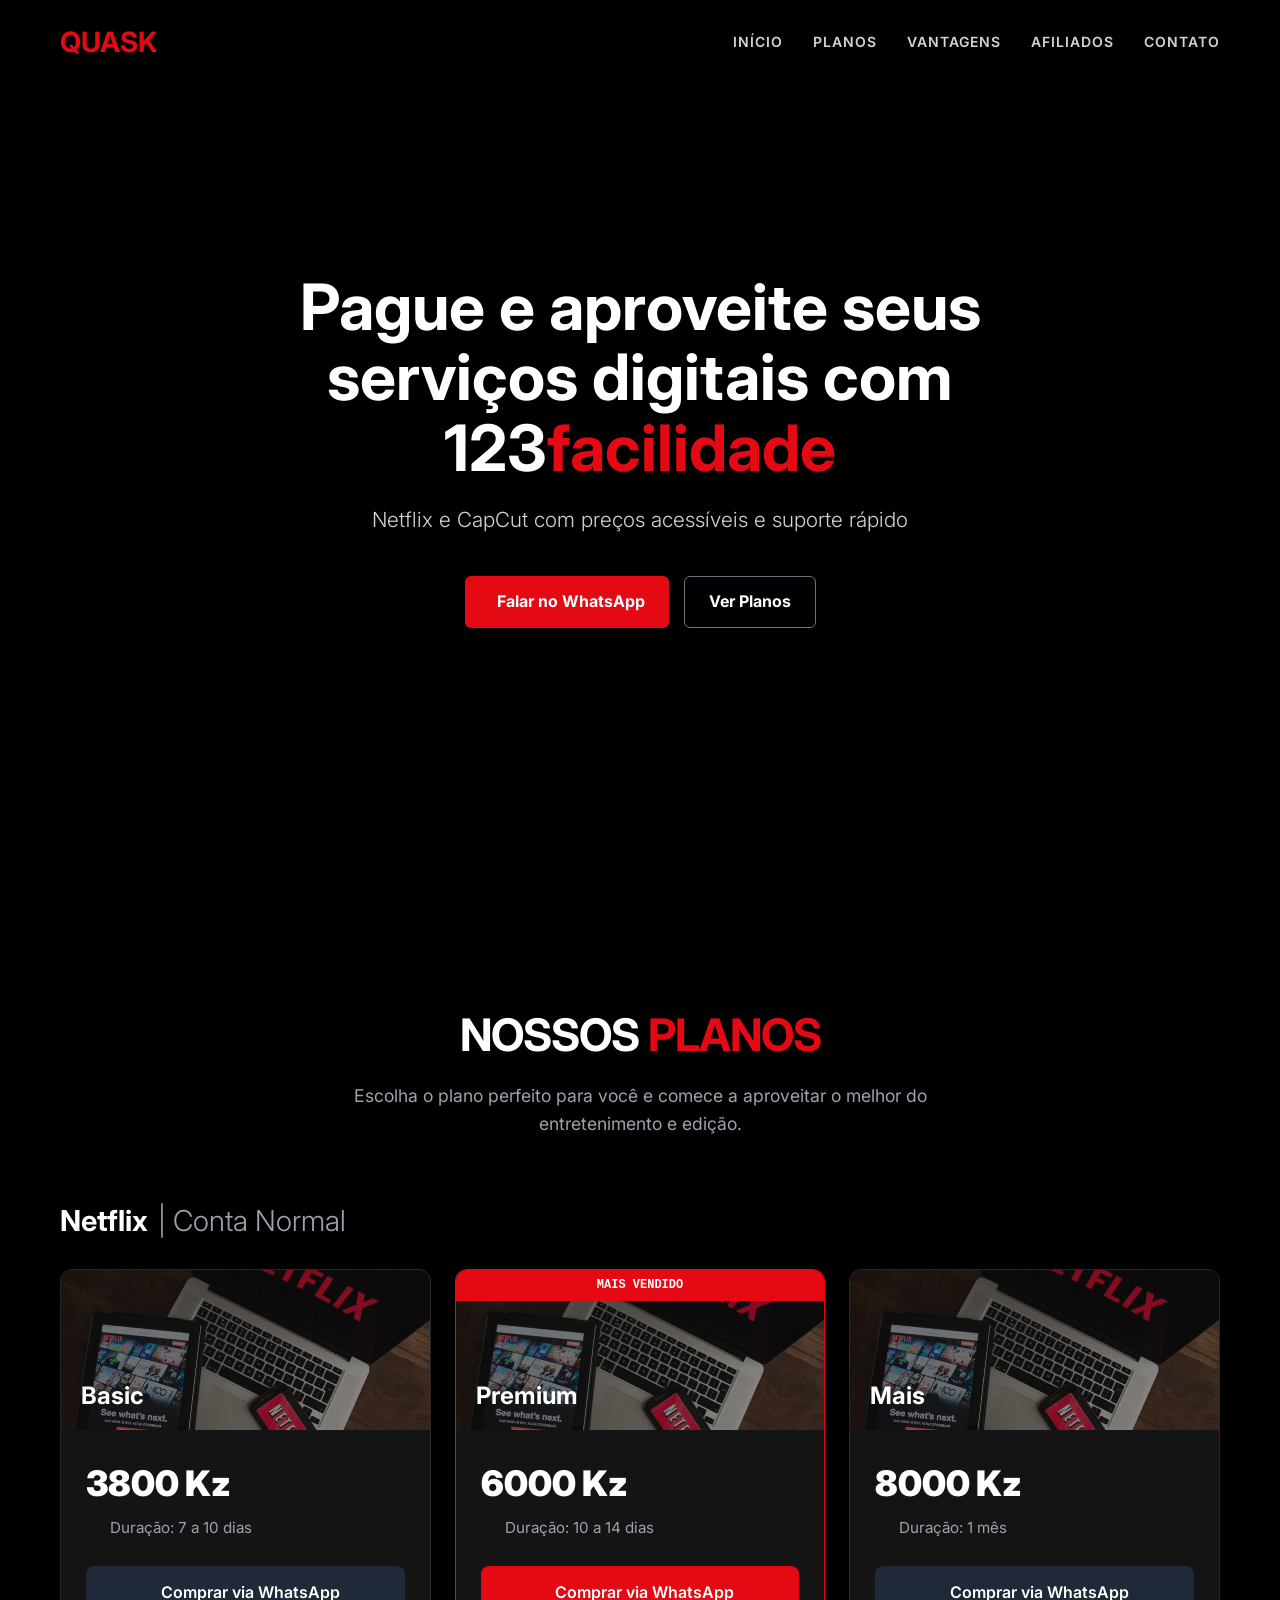
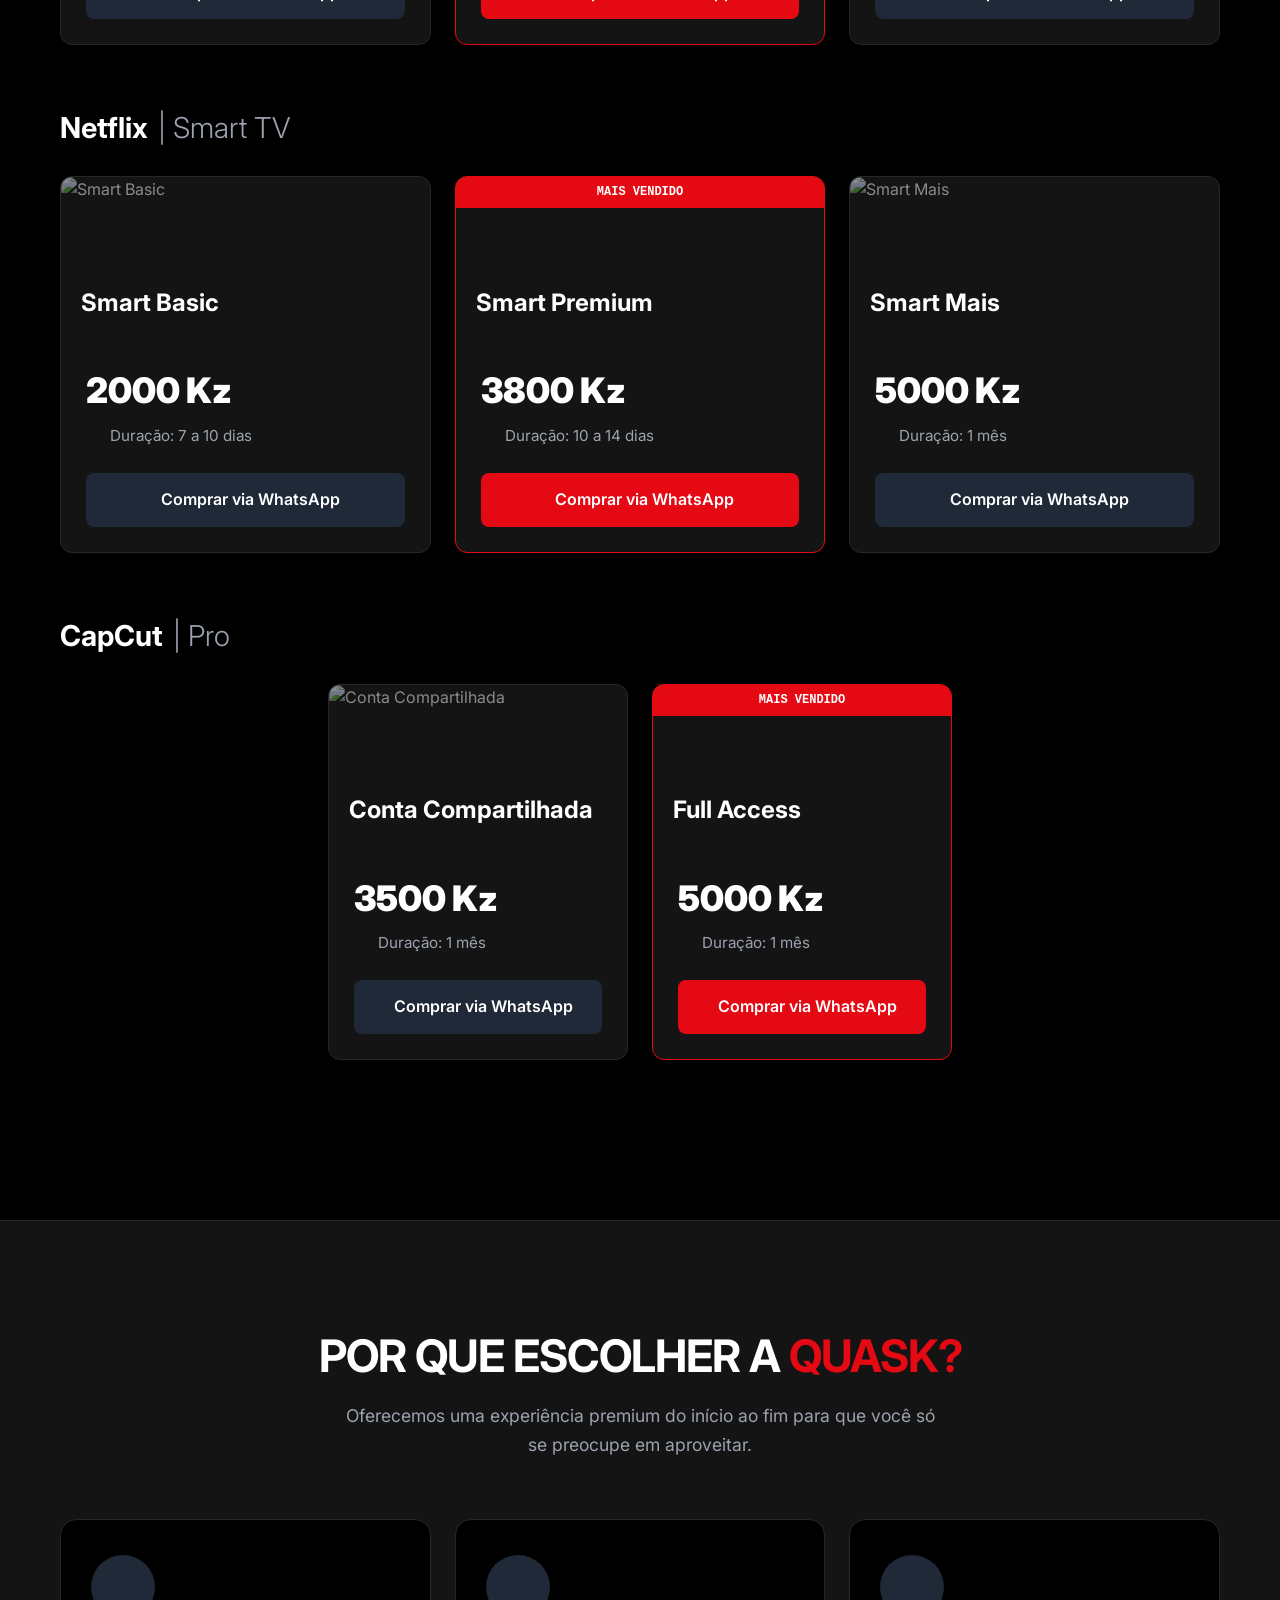
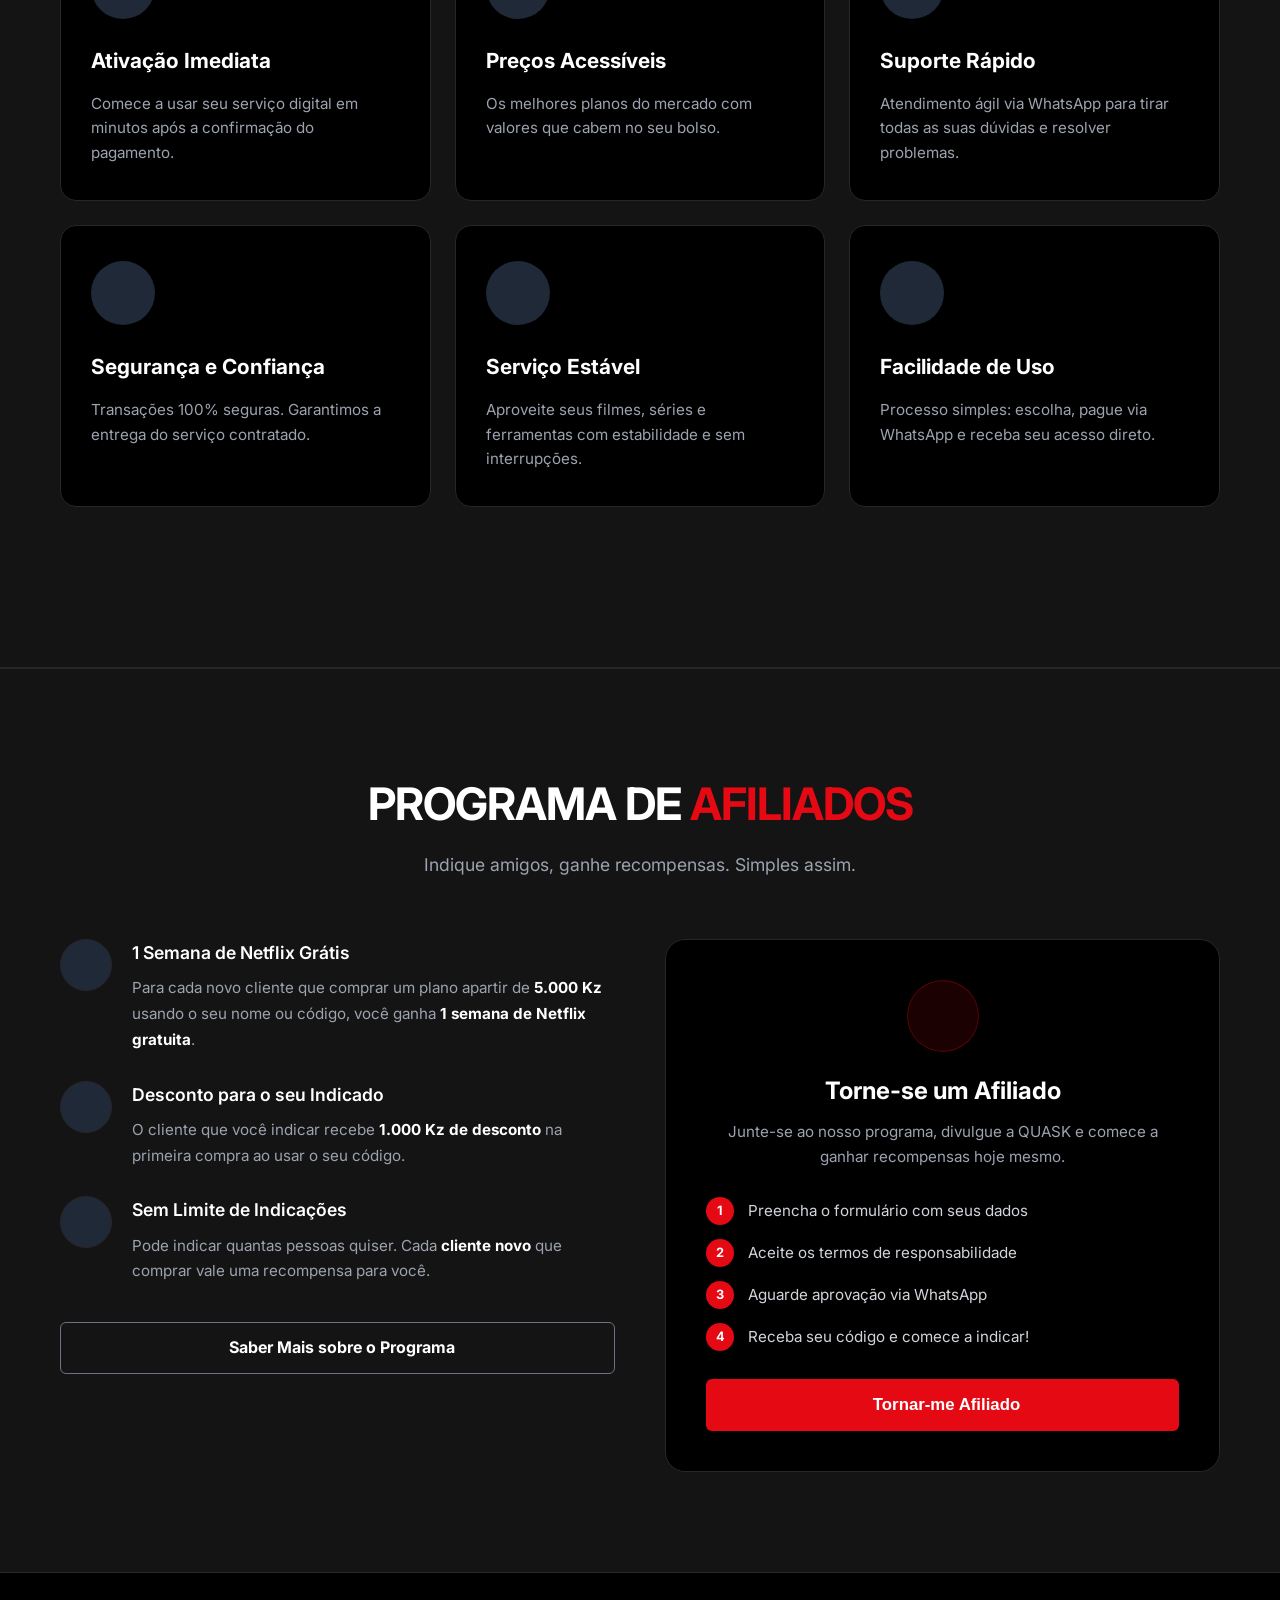
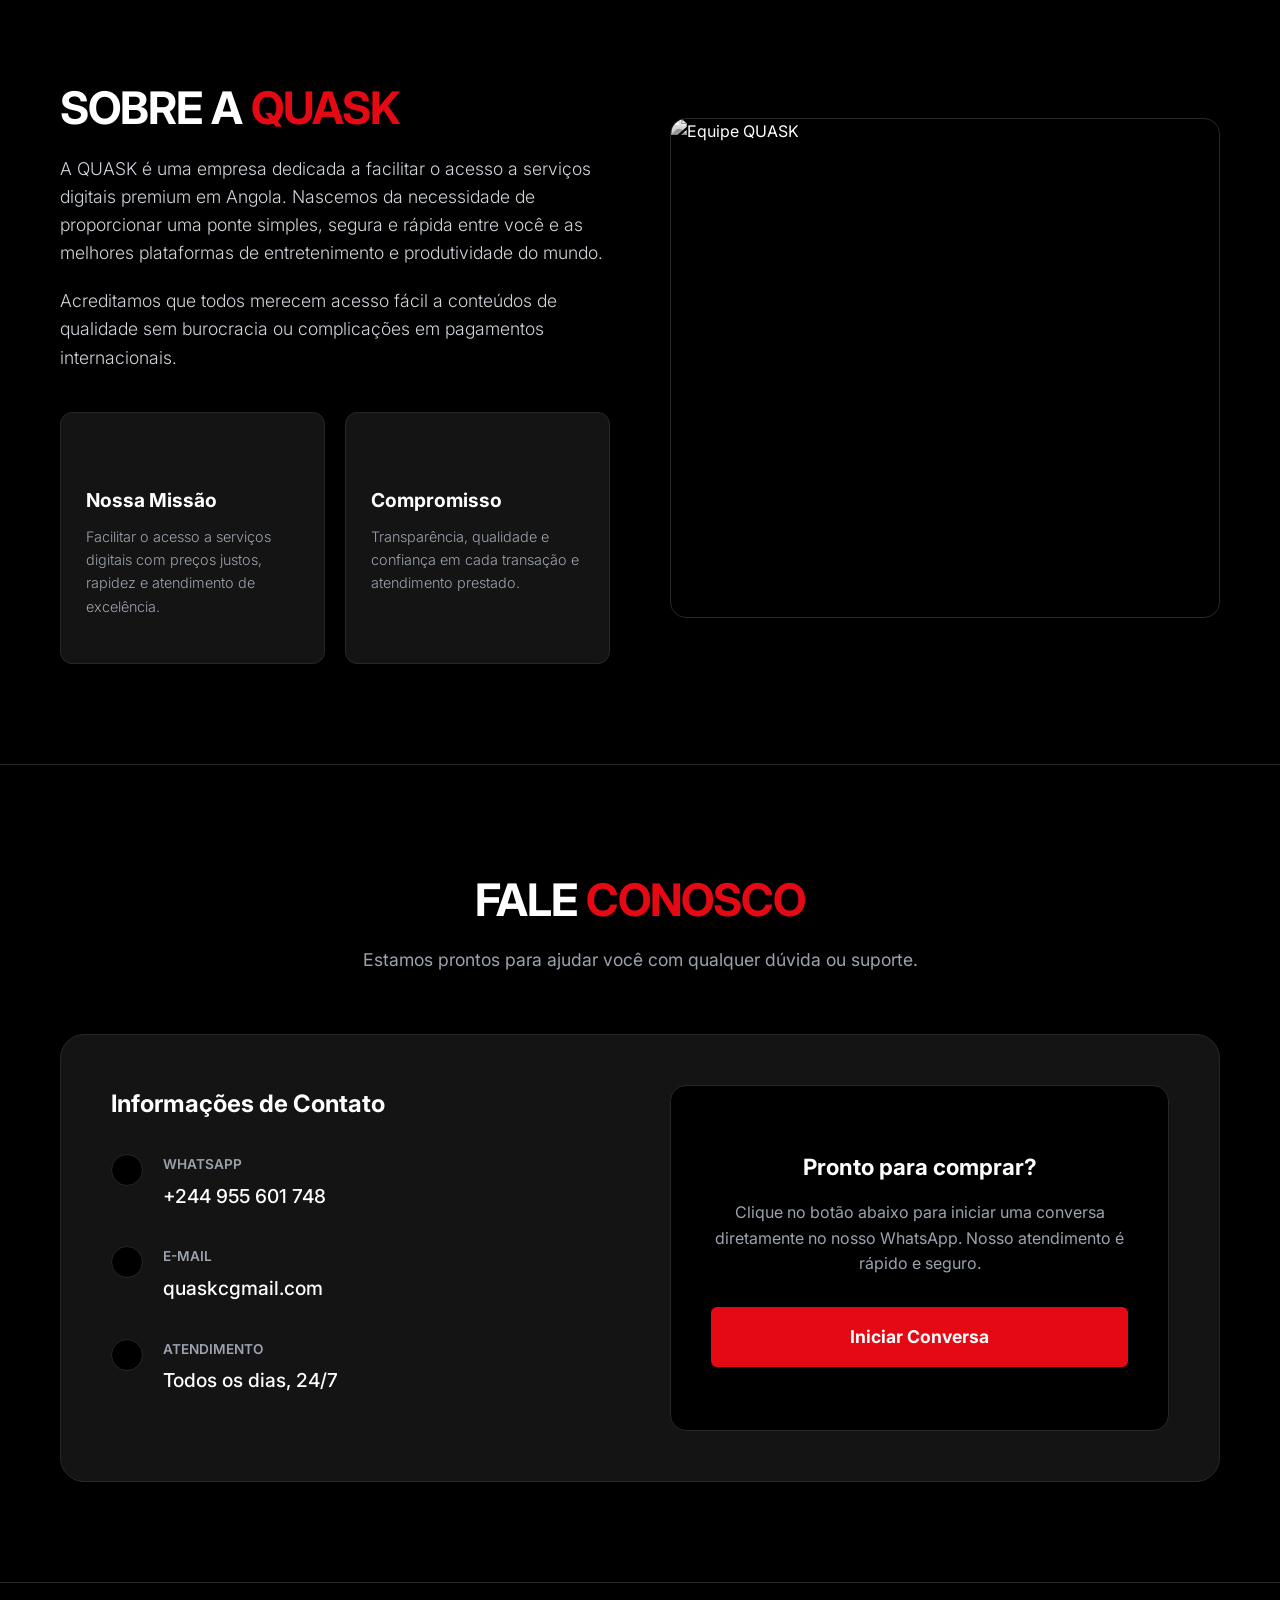
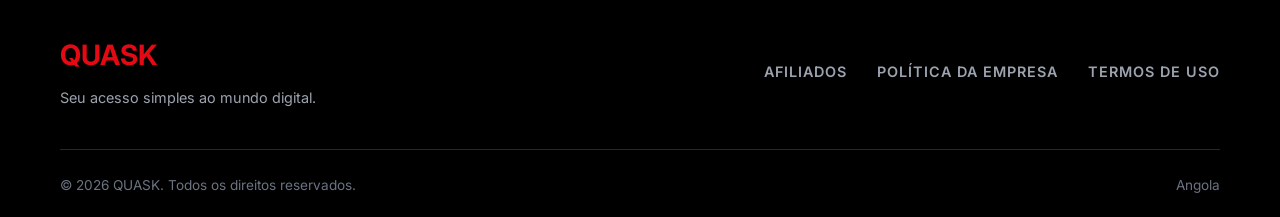
==== commit 84646675: "Update index.html" ====
--- a/quask/index.html
+++ b/quask/index.html
@@ -5,6 +5,8 @@
     <meta name="viewport" content="width=device-width, initial-scale=1.0">
     <title>QUASK | Serviços Digitais</title>
     <link rel="stylesheet" href="style.css">
+    <script async src="https://pagead2.googlesyndication.com/pagead/js/adsbygoogle.js?client=ca-pub-1084780365750492"
+     crossorigin="anonymous"></script>
     <script src="https://unpkg.com/lucide@latest"></script>
 </head>
 <body id="home-page">
@@ -36,7 +38,7 @@
         <div class="hero-bg"></div>
         <div class="hero-overlay"></div>
         <div class="container hero-content">
-            <h1>Pague e aproveite seus serviços digitais com <span>facilidade</span></h1>
+            <h1>Pague e aproveite seus serviços digitais com 123<span>facilidade</span></h1>
             <p>Netflix e CapCut com preços acessíveis e suporte rápido</p>
             <div class="hero-buttons">
                 <a href="https://wa.me/244955601748?text=Ol%C3%A1%2C%20gostaria%20de%20saber%20mais%20informa%C3%A7%C3%B5es" target="_blank" class="btn btn-red">
@@ -404,7 +406,7 @@
                             <li>Comprometo-me a divulgar a QUASK de forma honesta e ética.</li>
                             <li>Não farei declarações falsas sobre os produtos ou preços da QUASK.</li>
                             <li>Cada cliente só é válido <strong>uma única vez</strong> — o mesmo cliente indicado duas vezes não gera recompensa.</li>
-                            <li>A recompensa (1 semana de Netflix grátis) aplica-se apenas a vendas de planos <strong>acima de 5.000 Kz</strong>.</li>
+                            <li>A recompensa (1 semana de Netflix grátis) aplica-se apenas a vendas de planos <strong>apartir de 5.000 Kz em diante.</strong>.</li>
                             <li>O código/link de afiliado é pessoal e intransmissível.</li>
                             <li>A QUASK reserva o direito de cancelar o estatuto de afiliado em caso de uso indevido.</li>
                         </ul>
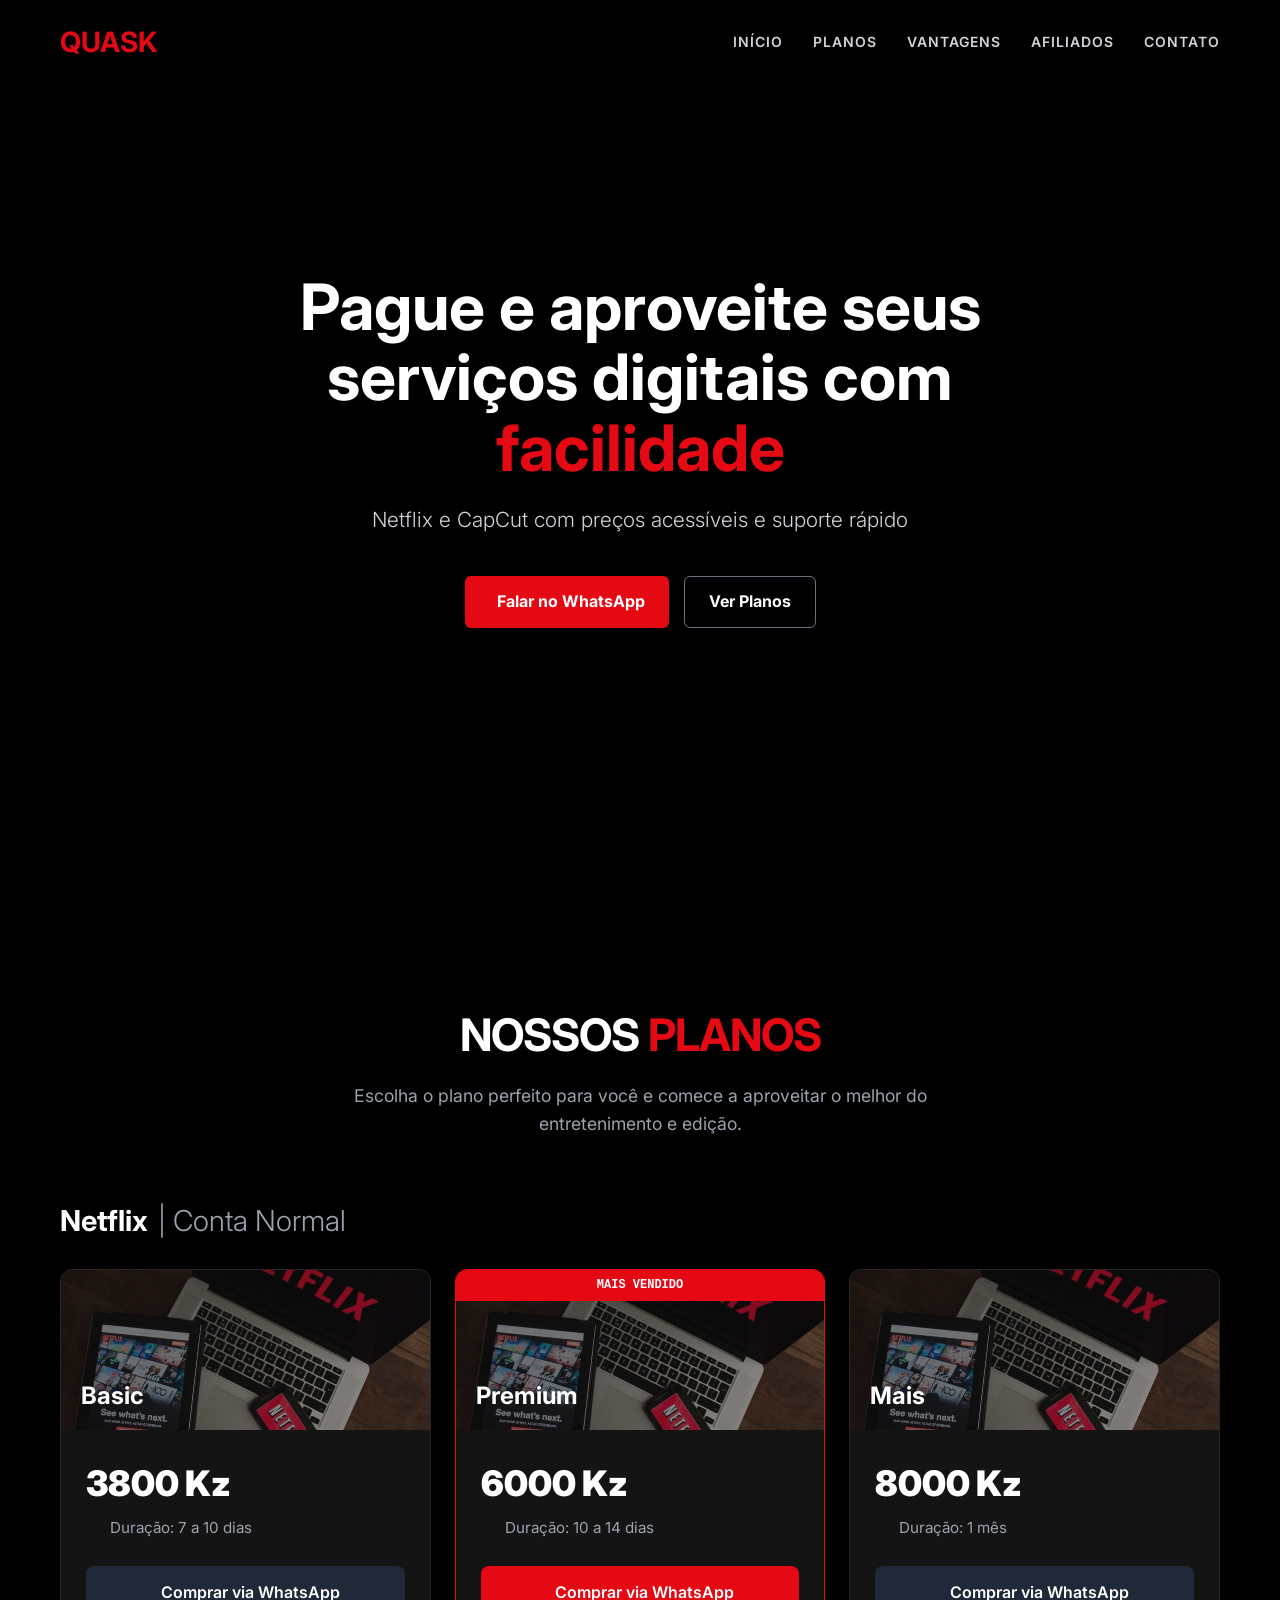
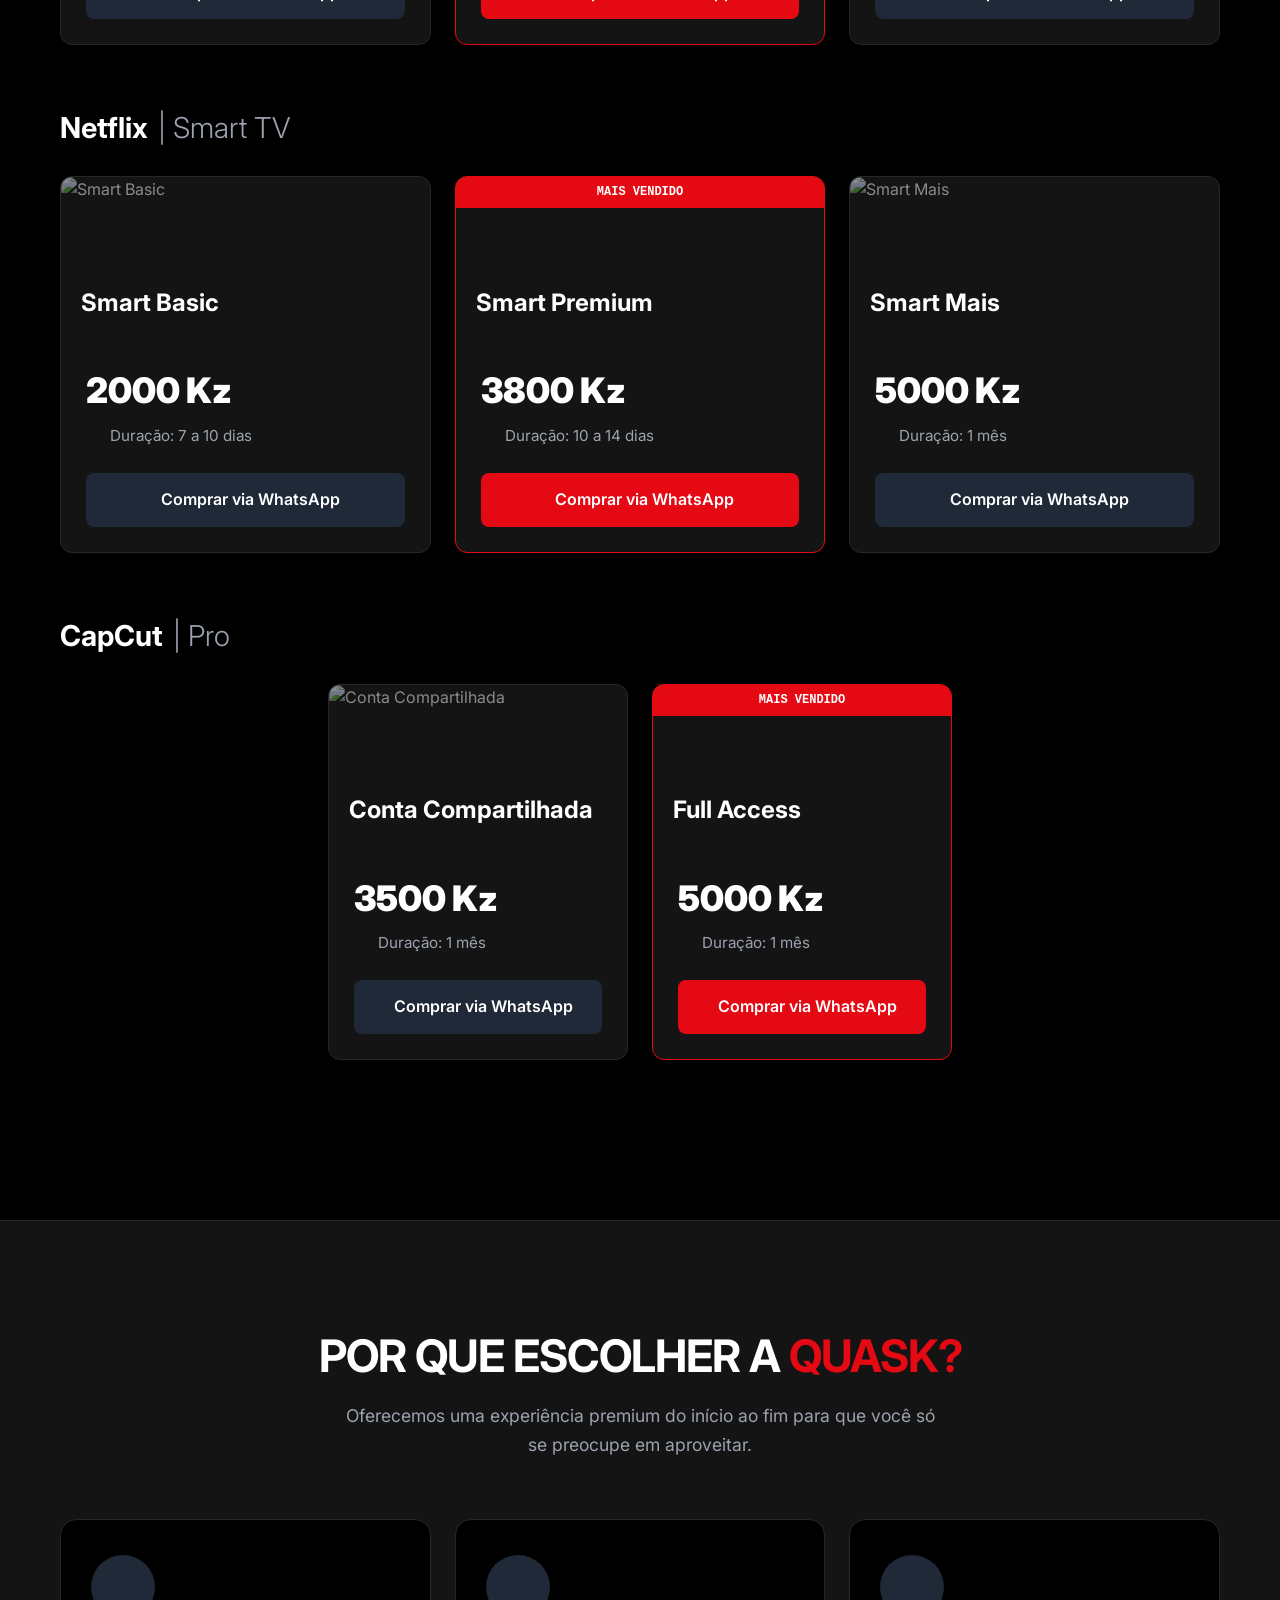
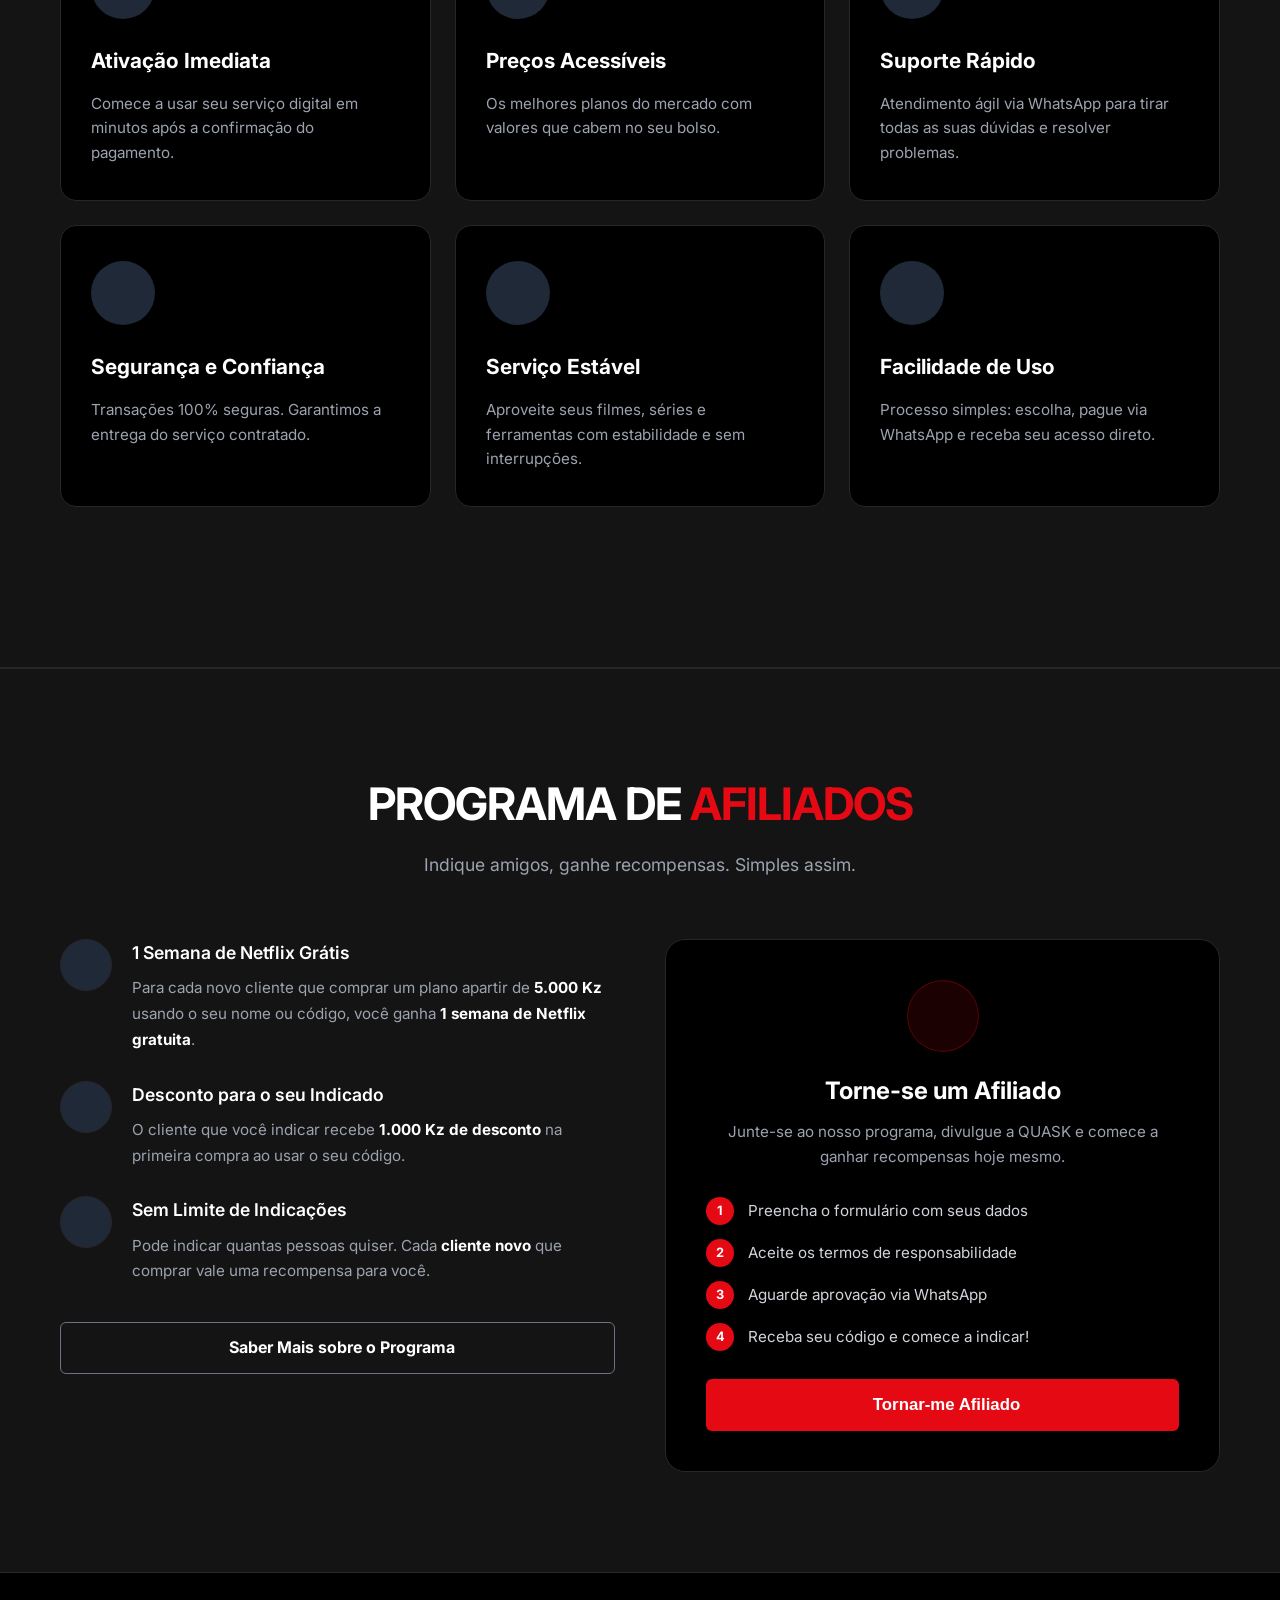
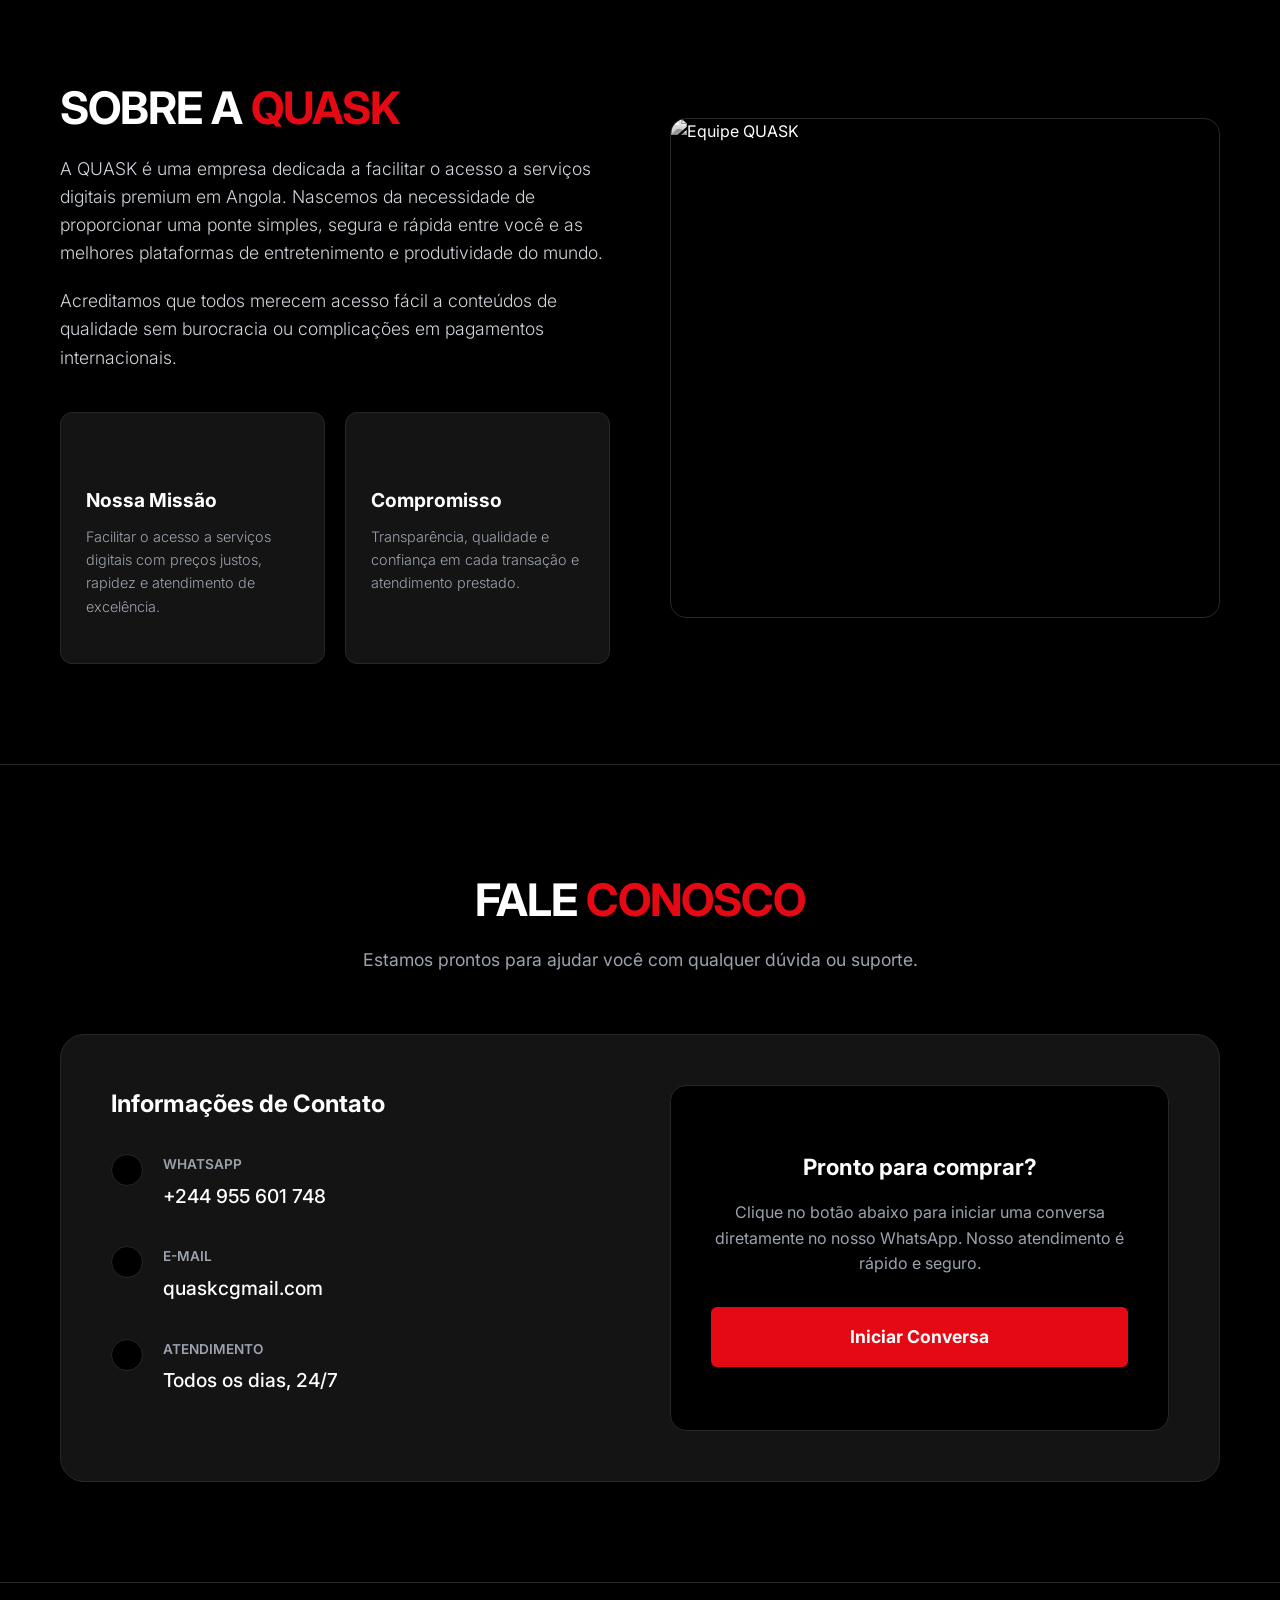
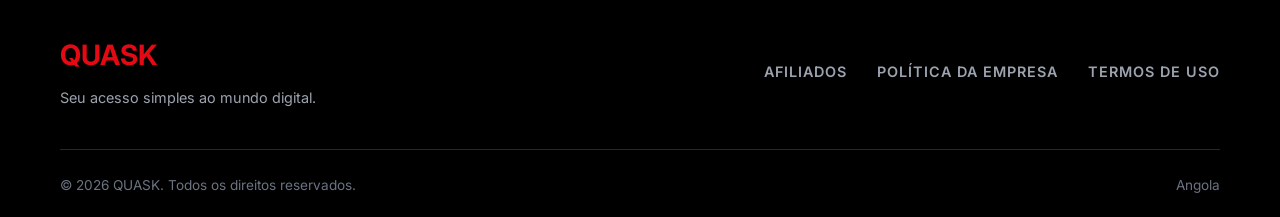
==== commit 2b635f71: "Update index.html" ====
--- a/quask/index.html
+++ b/quask/index.html
@@ -38,7 +38,7 @@
         <div class="hero-bg"></div>
         <div class="hero-overlay"></div>
         <div class="container hero-content">
-            <h1>Pague e aproveite seus serviços digitais com 123<span>facilidade</span></h1>
+            <h1>Pague e aproveite seus serviços digitais com <span>facilidade</span></h1>
             <p>Netflix e CapCut com preços acessíveis e suporte rápido</p>
             <div class="hero-buttons">
                 <a href="https://wa.me/244955601748?text=Ol%C3%A1%2C%20gostaria%20de%20saber%20mais%20informa%C3%A7%C3%B5es" target="_blank" class="btn btn-red">
